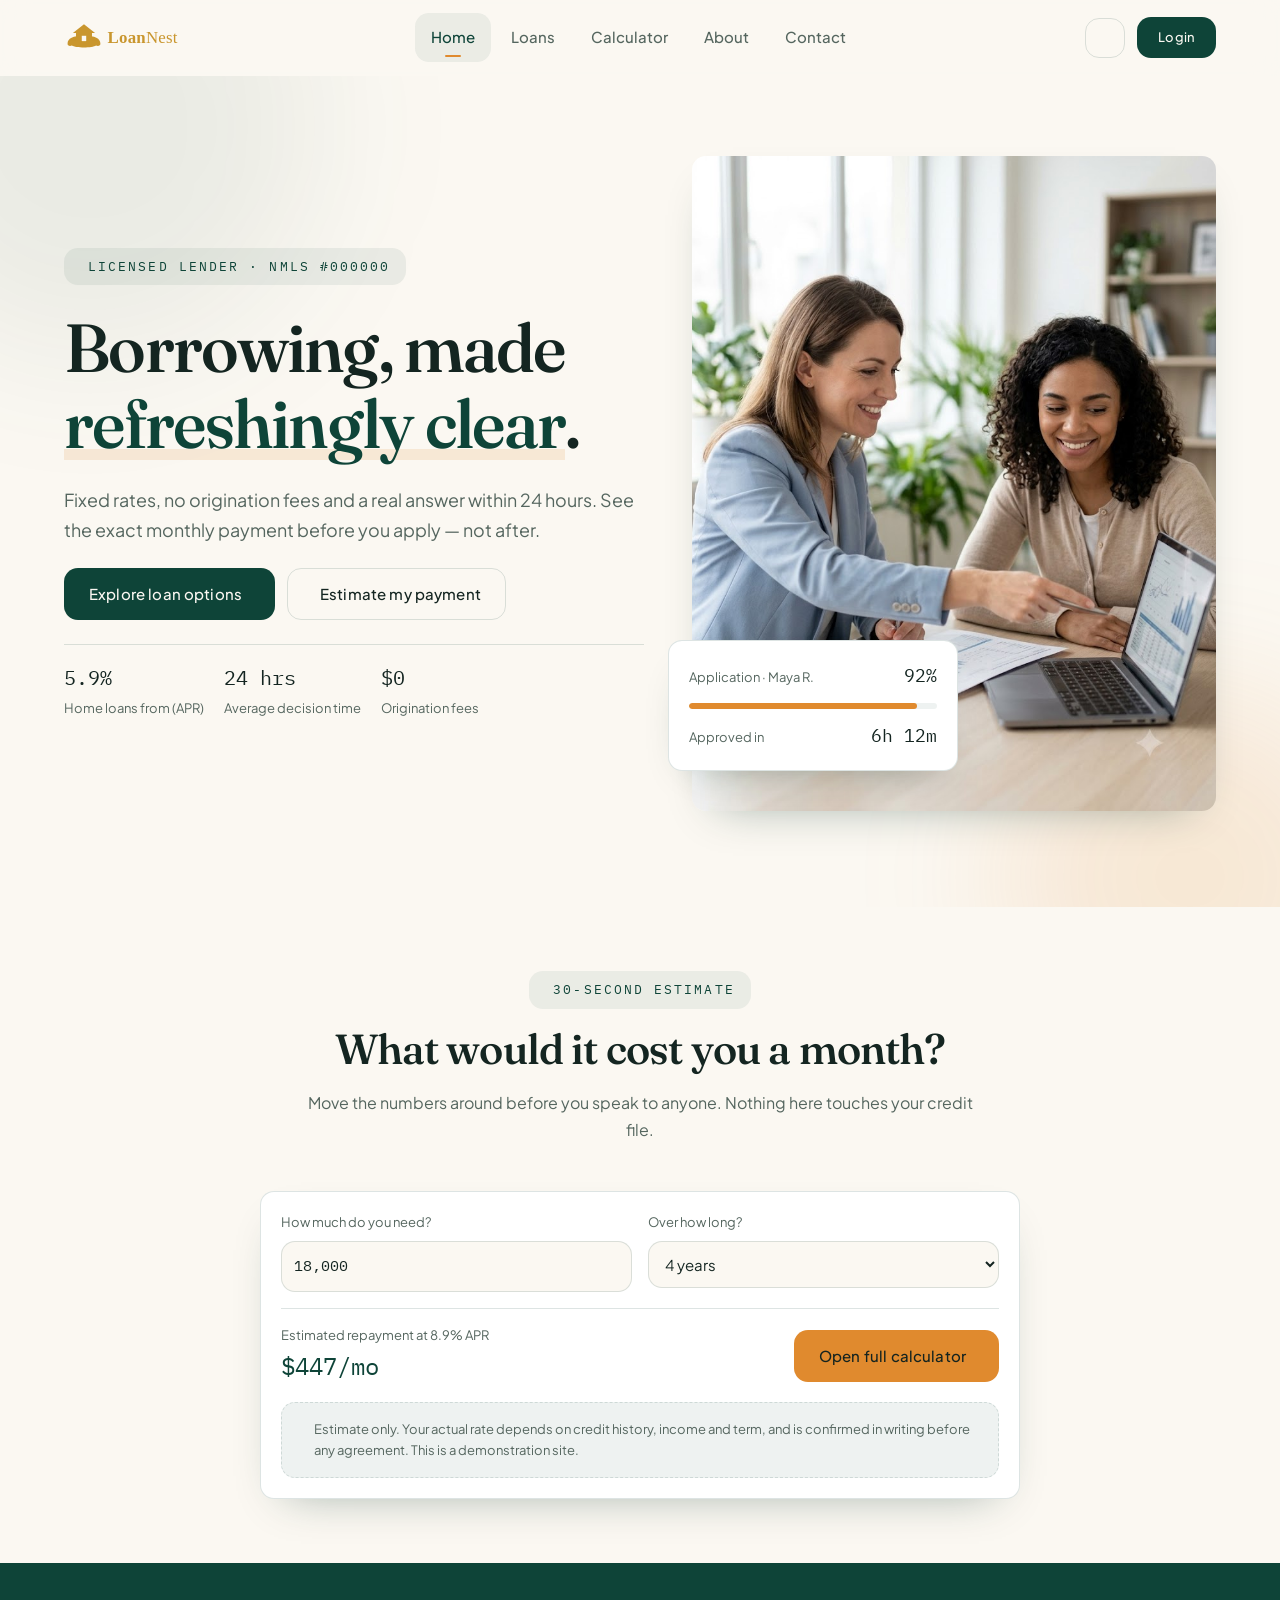
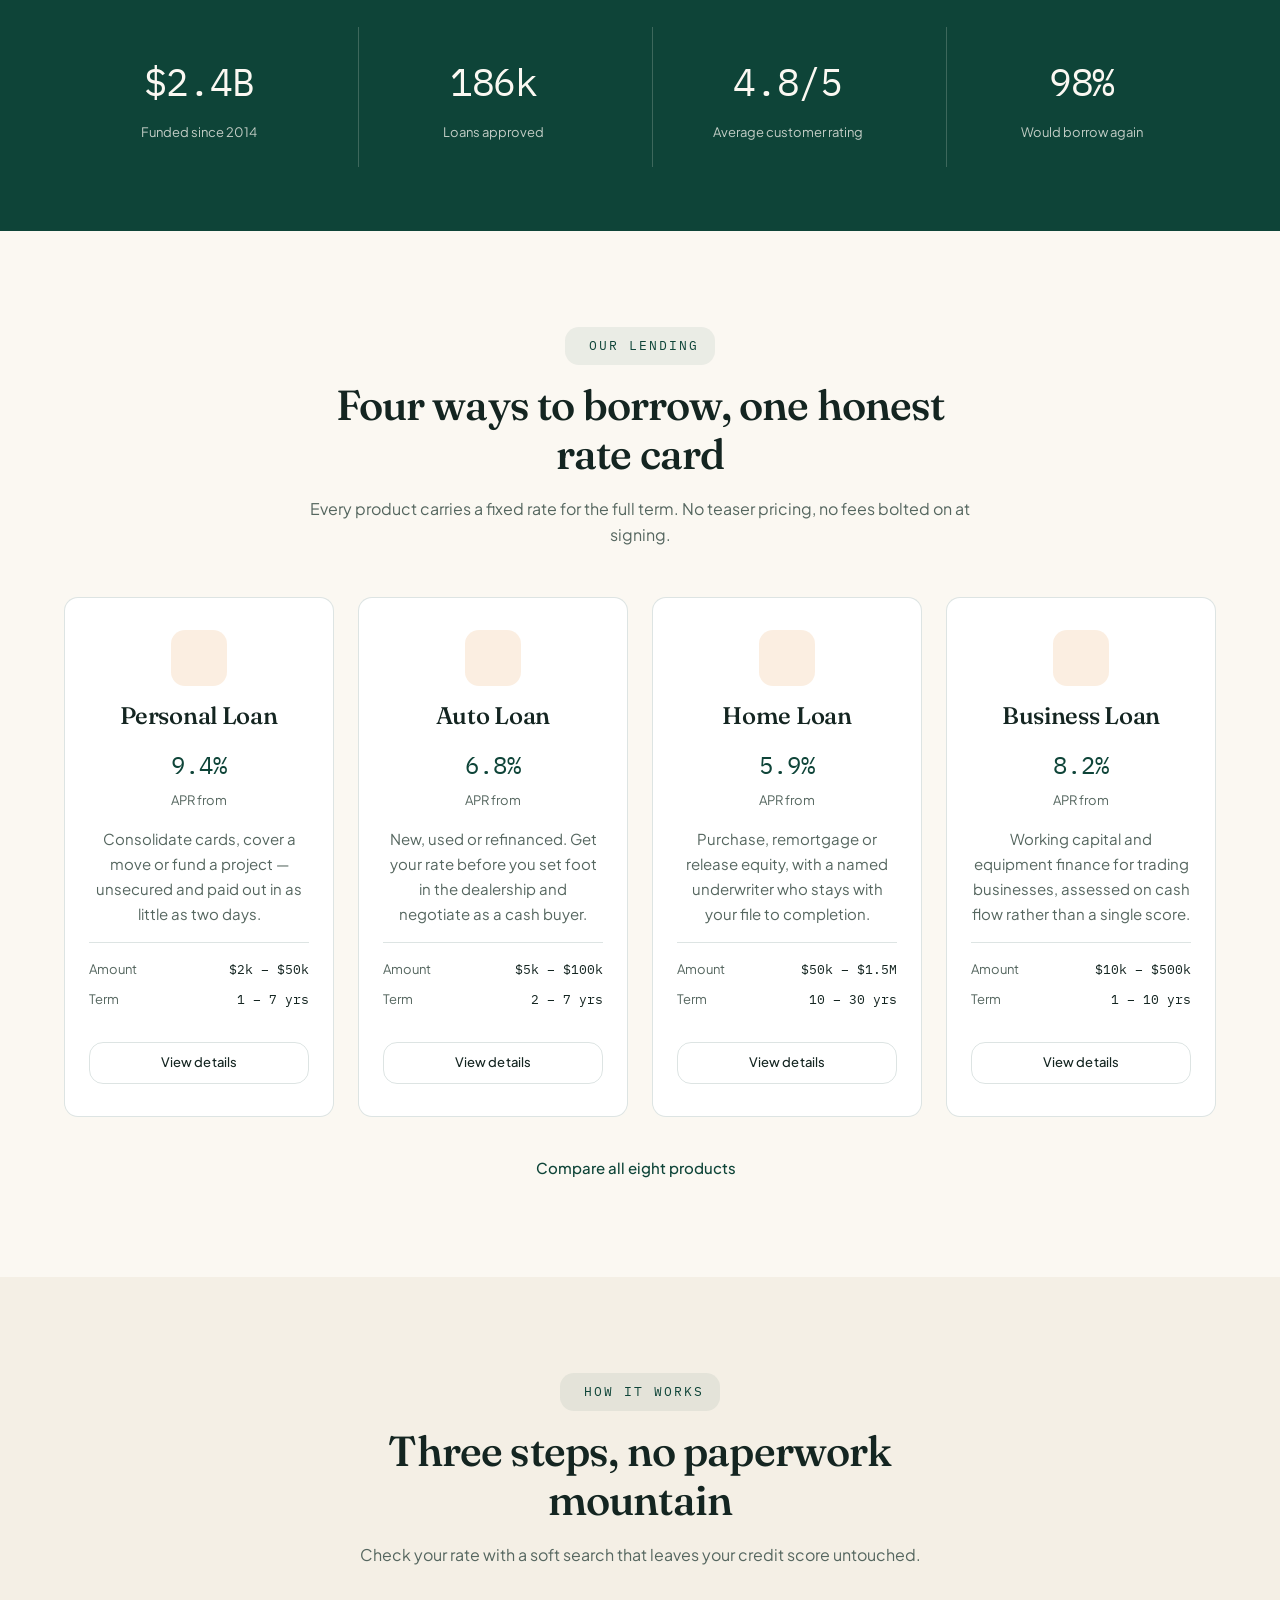
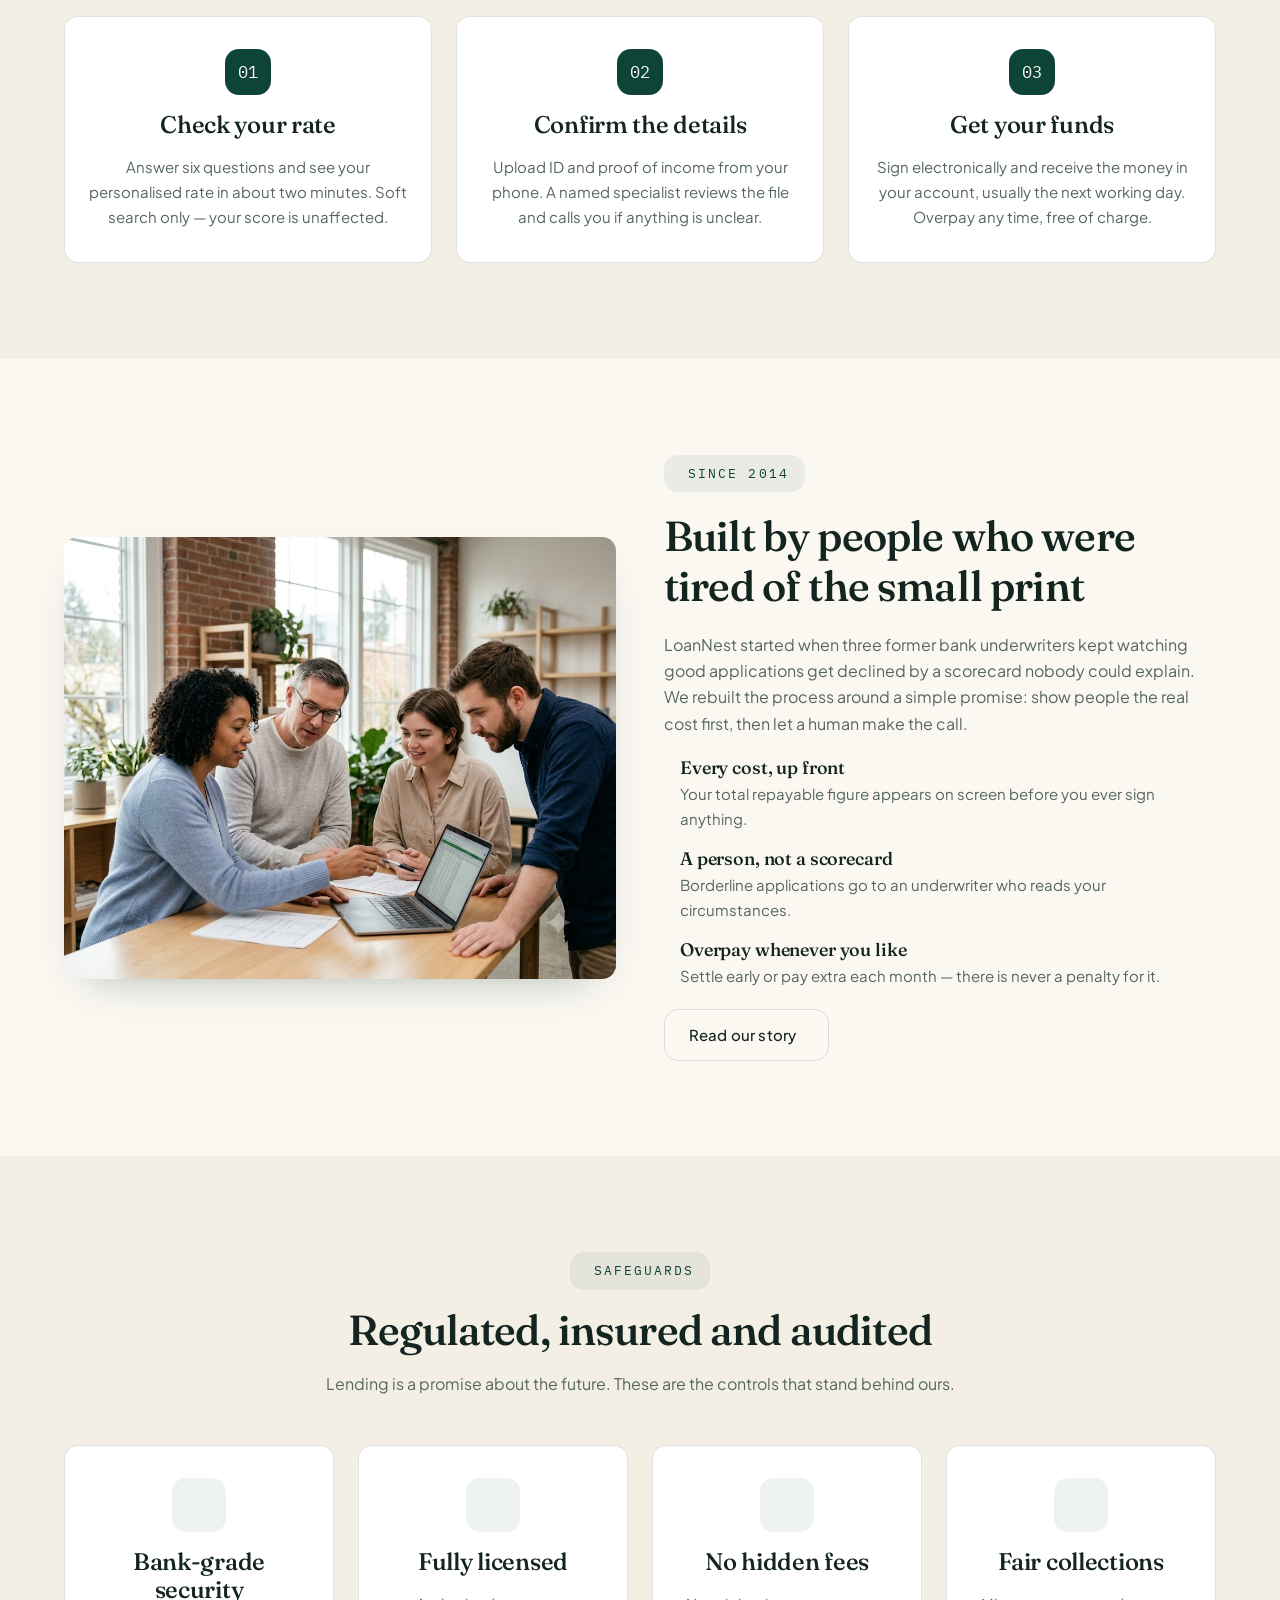
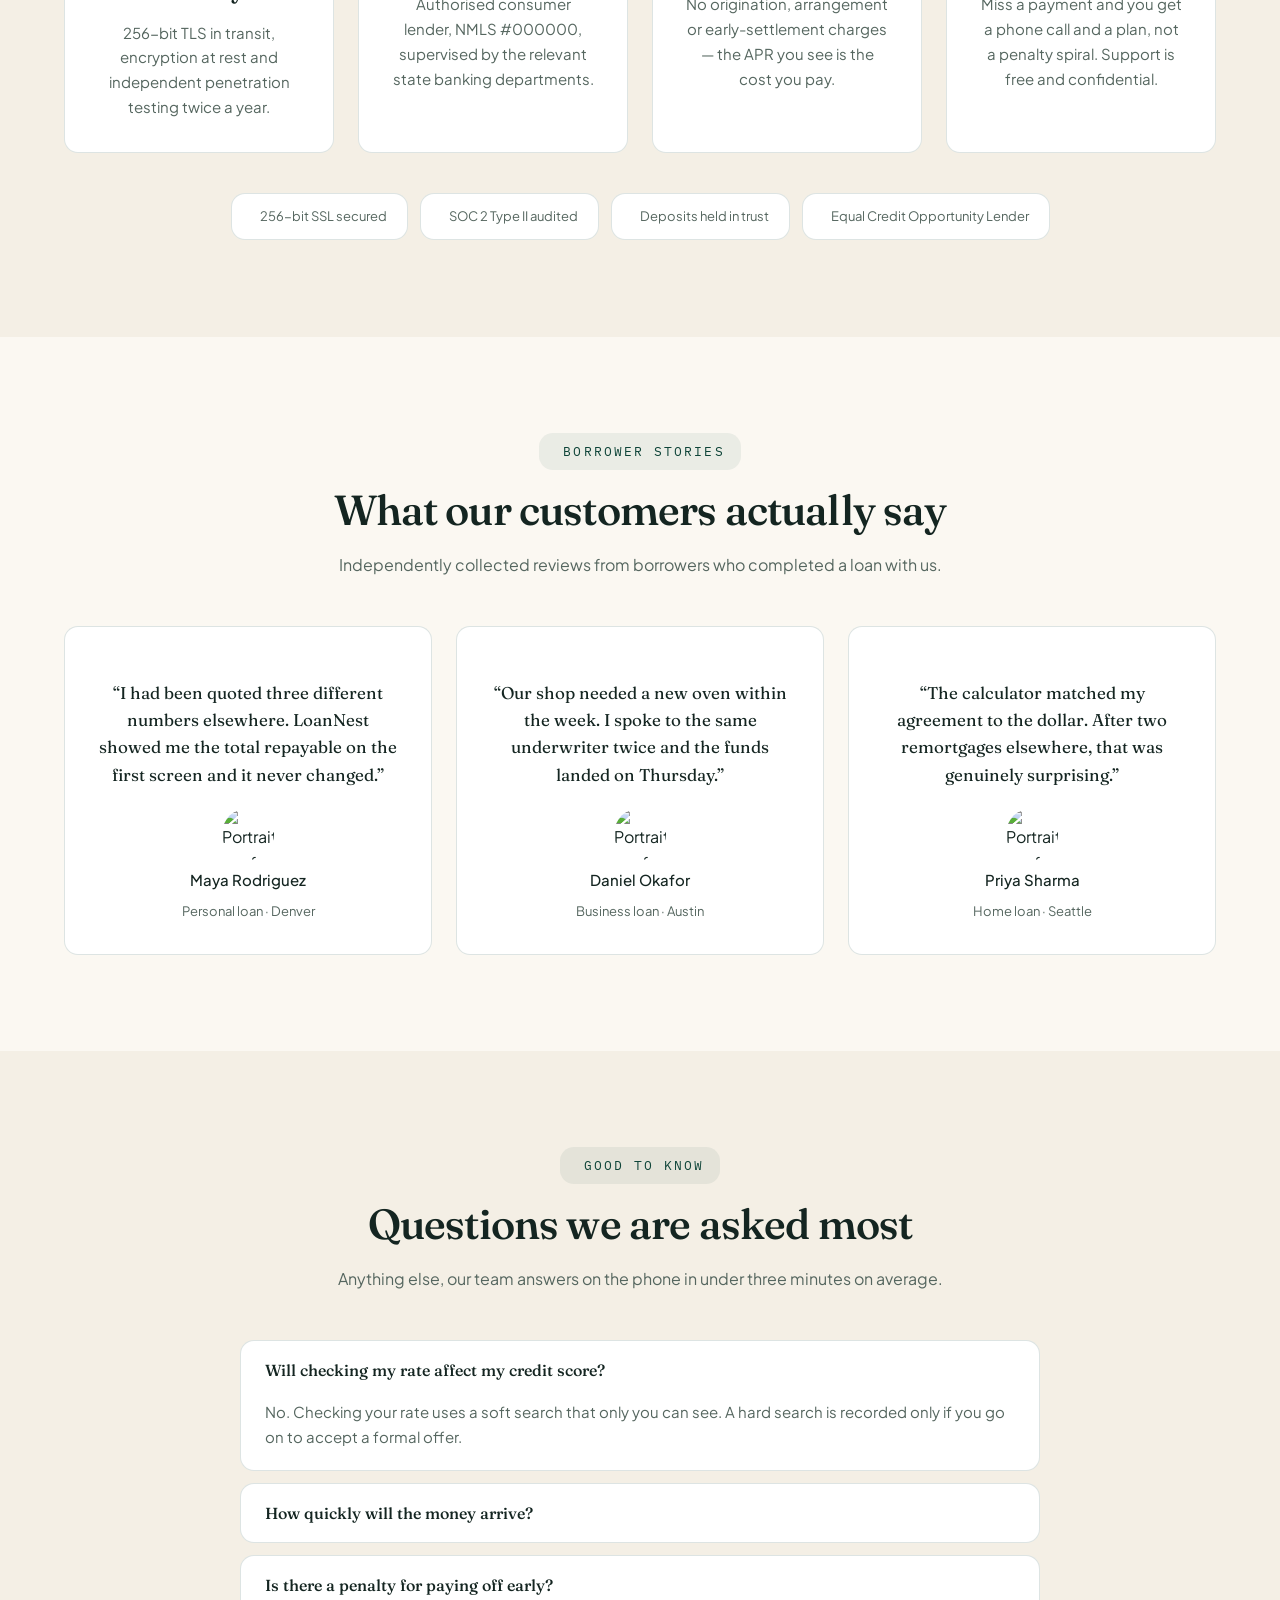
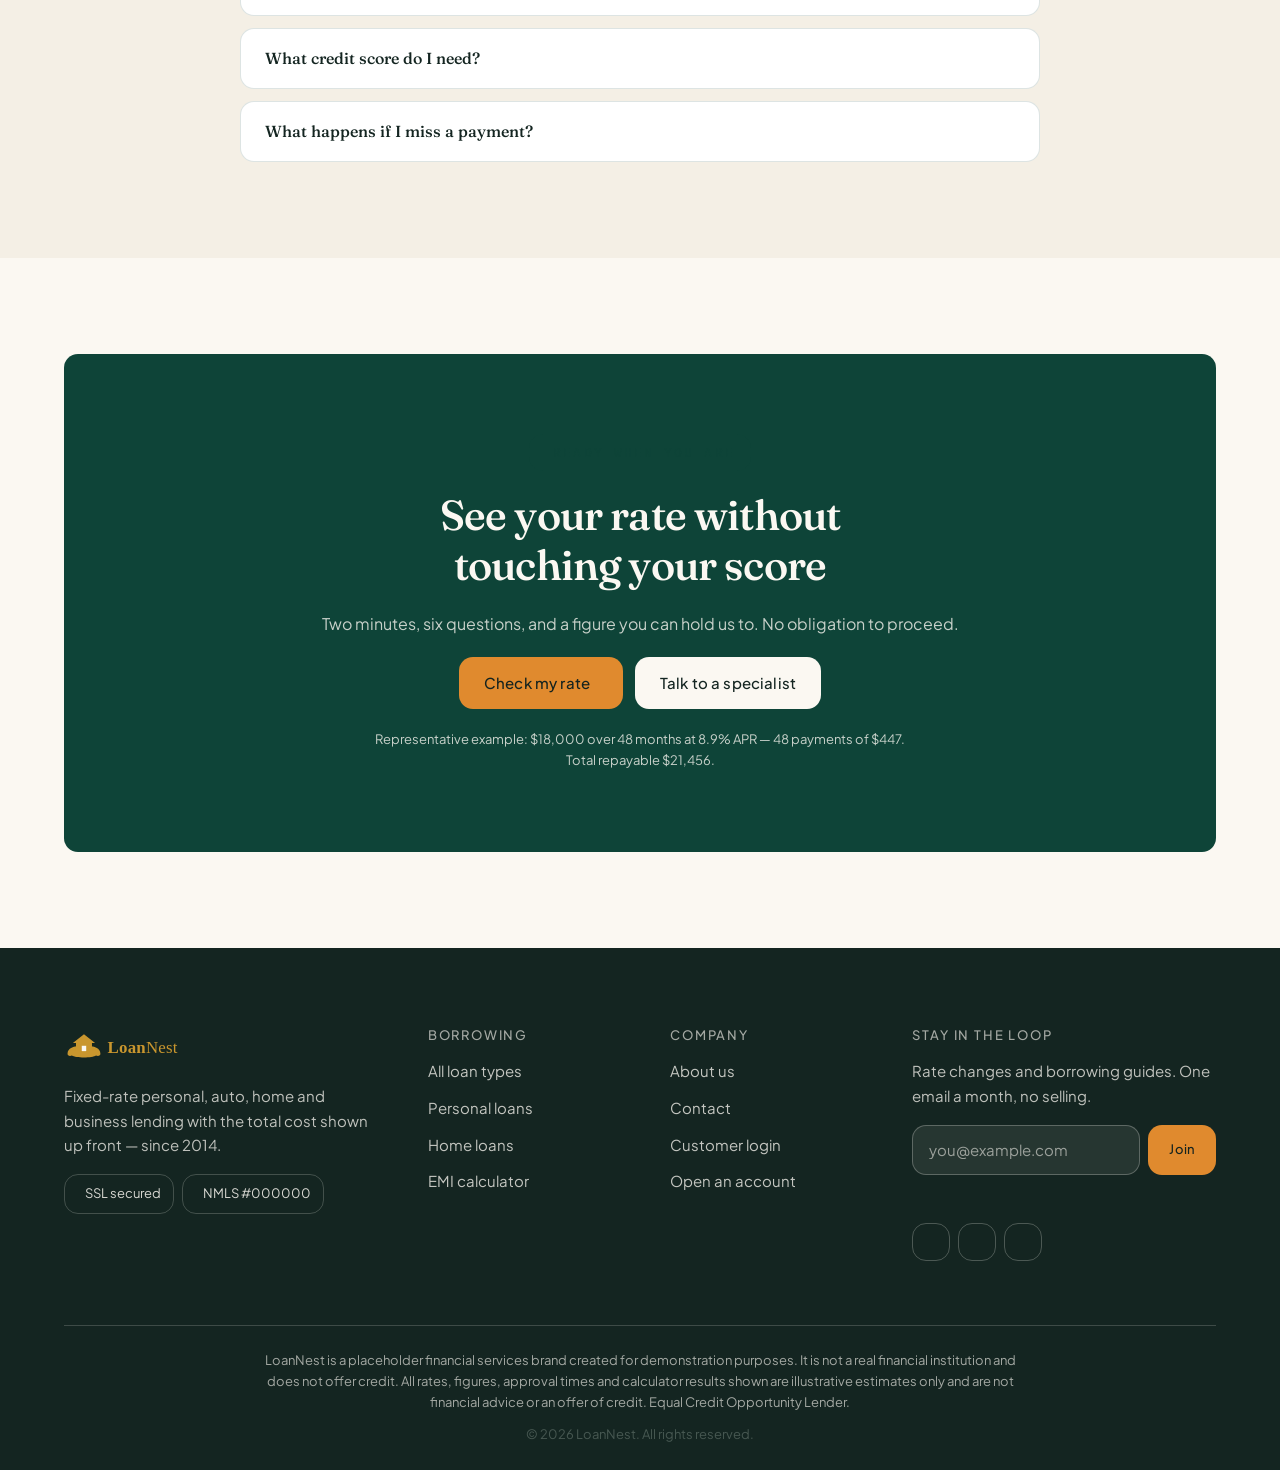
==== index.html @ de28a0d3 "first commit" ====
<!DOCTYPE html>
<html lang="en" data-theme="light">

<head>
  <meta charset="utf-8">
  <meta name="viewport" content="width=device-width, initial-scale=1">
  <title>LoanNest — Clear, Fair Personal &amp; Home Lending</title>
  <meta name="description"
    content="LoanNest offers personal, auto, home and business loans with fixed rates, no hidden fees and a decision in 24 hours. Estimate your monthly payment in seconds.">

  <link rel="preconnect" href="https://fonts.googleapis.com">
  <link rel="preconnect" href="https://fonts.gstatic.com" crossorigin>
  <link
    href="https://fonts.googleapis.com/css2?family=Fraunces:opsz,wght@9..144,400..580&family=IBM+Plex+Mono:wght@400;500&family=Plus+Jakarta+Sans:wght@400;500&display=swap"
    rel="stylesheet">
  <link rel="stylesheet" href="https://cdn.jsdelivr.net/npm/@phosphor-icons/web@2.1.1/src/regular/style.css">
  <link rel="stylesheet" href="https://cdn.jsdelivr.net/npm/@phosphor-icons/web@2.1.1/src/fill/style.css">
  <link rel="stylesheet" href="assets/css/style.css">

  <!-- GA_TAG — paste the Google Analytics snippet here -->

  <script>
    /* Apply the stored theme before first paint to avoid a flash of the wrong theme. */
    (function () {
      try {
        var stored = localStorage.getItem('loannest-theme');
        var dark = window.matchMedia('(prefers-color-scheme: dark)').matches;
        document.documentElement.setAttribute('data-theme', stored || (dark ? 'dark' : 'light'));
      } catch (e) { /* storage blocked — default theme stays applied */ }
    })();
  </script>

  <script type="application/ld+json">
  {
    "@context": "https://schema.org",
    "@type": "FinancialService",
    "name": "LoanNest",
    "description": "Personal, auto, home and business lending with fixed rates and transparent fees.",
    "url": "https://www.loannest.example/",
    "logo": "https://www.loannest.example/assets/img/logo.png",
    "telephone": "+1-800-555-0142",
    "priceRange": "$$",
    "address": {
      "@type": "PostalAddress",
      "streetAddress": "410 Cedar Row, Suite 900",
      "addressLocality": "Portland",
      "addressRegion": "OR",
      "postalCode": "97204",
      "addressCountry": "US"
    },
    "openingHours": "Mo-Fr 08:00-19:00",
    "areaServed": "US",
    "disambiguatingDescription": "Demonstration brand. Not a real financial institution."
  }
  </script>
</head>

<body>
  <a class="skip-link" href="#main">Skip to main content</a>

  <!-- ============================ HEADER ============================ -->
  <header class="site-header" id="siteHeader">
    <div class="container header-inner">
      <a class="brand" href="index.html" aria-label="LoanNest — home">
        <img class="brand__logo" src="assets/images/loannest-logo.svg" alt="LoanNest" width="140" height="44">
      </a>

      <nav class="nav" id="primaryNav" aria-label="Primary">
        <button class="nav__close" id="navClose" type="button" aria-label="Close menu">
          <i class="ph ph-x" aria-hidden="true"></i>
        </button>
        <ul class="nav__list">
          <li><a class="nav__link is-active" href="index.html" aria-current="page">Home</a></li>
          <li><a class="nav__link" href="loans.html">Loans</a></li>
          <li><a class="nav__link" href="calculator.html">Calculator</a></li>
          <li><a class="nav__link" href="about.html">About</a></li>
          <li><a class="nav__link" href="contact.html">Contact</a></li>
        </ul>
        <div class="nav__drawer-actions">
          <div class="nav__drawer-theme">
            <span>Appearance</span>
            <button class="theme-toggle" type="button" data-theme-toggle aria-label="Switch to dark mode">
              <i class="ph ph-sun" aria-hidden="true"></i>
              <i class="ph ph-moon" aria-hidden="true"></i>
            </button>
          </div>
          <a class="btn btn--primary btn--block" href="login.html">Login</a>
        </div>
      </nav>

      <div class="header-actions">
        <button class="theme-toggle" type="button" data-theme-toggle aria-label="Switch to dark mode">
          <i class="ph ph-sun" aria-hidden="true"></i>
          <i class="ph ph-moon" aria-hidden="true"></i>
        </button>
        <a class="btn btn--primary btn--sm" href="login.html">Login</a>
        <button class="hamburger" id="navToggle" type="button" aria-label="Open menu" aria-expanded="false"
          aria-controls="primaryNav">
          <span></span><span></span><span></span>
        </button>
      </div>
    </div>
  </header>
  <div class="nav-backdrop" id="navBackdrop" hidden></div>

  <main id="main">

    <!-- ============================ HERO ============================ -->
    <section class="hero">
      <div class="container hero__inner">
        <div class="hero__copy">
          <span class="eyebrow fade-up fade-up--1">
            <i class="ph ph-shield-check" aria-hidden="true"></i> Licensed lender · NMLS #000000
          </span>
          <h1 class="hero__title fade-up fade-up--2">
            Borrowing, made <em>refreshingly clear</em>.
          </h1>
          <p class="lead hero__text fade-up fade-up--3">
            Fixed rates, no origination fees and a real answer within 24 hours. See the exact
            monthly payment before you apply — not after.
          </p>
          <div class="hero__actions fade-up fade-up--4">
            <a class="btn btn--primary" href="loans.html">
              Explore loan options <i class="ph ph-arrow-right" aria-hidden="true"></i>
            </a>
            <a class="btn btn--ghost" href="calculator.html">
              <i class="ph ph-calculator" aria-hidden="true"></i> Estimate my payment
            </a>
          </div>
          <div class="hero__proof fade-up fade-up--5">
            <div class="hero__proof-item">
              <span class="hero__proof-value">5.9%</span>
              <span class="hero__proof-label">Home loans from (APR)</span>
            </div>
            <div class="hero__proof-item">
              <span class="hero__proof-value">24 hrs</span>
              <span class="hero__proof-label">Average decision time</span>
            </div>
            <div class="hero__proof-item">
              <span class="hero__proof-value">$0</span>
              <span class="hero__proof-label">Origination fees</span>
            </div>
          </div>
        </div>

        <div class="hero__media fade-up fade-up--3">
          <img class="hero__photo" src="assets/images/hero-photo.jpg"
            alt="A LoanNest lending specialist reviewing repayment options with a customer at a desk" width="900"
            height="1125" fetchpriority="high">
          <div class="hero__card">
            <div class="hero__card-row">
              <span class="hero__card-label">Application · Maya R.</span>
              <span class="hero__card-value">92%</span>
            </div>
            <div class="hero__card-bar"><span></span></div>
            <div class="hero__card-row">
              <span class="hero__card-label">Approved in</span>
              <span class="hero__card-value">6h 12m</span>
            </div>
          </div>
        </div>
      </div>
    </section>

    <!-- ==================== QUICK QUOTE WIDGET ==================== -->
    <section class="section section--tight" aria-labelledby="quote-title">
      <div class="container">
        <div class="section-head">
          <span class="eyebrow"><i class="ph ph-lightning" aria-hidden="true"></i> 30-second estimate</span>
          <h2 id="quote-title">What would it cost you a month?</h2>
          <p>Move the numbers around before you speak to anyone. Nothing here touches your credit file.</p>
        </div>

        <div class="quote-widget reveal" id="quickQuote" data-rate="8.9">
          <div class="quote-widget__grid">
            <div class="mini-quote__field">
              <label for="qqAmount">How much do you need?</label>
              <input type="text" id="qqAmount" inputmode="numeric" value="18,000" autocomplete="off"
                aria-describedby="qqNote">
            </div>
            <div class="mini-quote__field">
              <label for="qqTerm">Over how long?</label>
              <select id="qqTerm">
                <option value="24">2 years</option>
                <option value="36">3 years</option>
                <option value="48" selected>4 years</option>
                <option value="60">5 years</option>
                <option value="84">7 years</option>
              </select>
            </div>
          </div>
          <div class="quote-widget__out">
            <div>
              <p id="qqNote" class="hero__card-label">Estimated repayment at 8.9% APR</p>
              <span class="quote-widget__amount" id="qqEmi">—</span>
            </div>
            <a class="btn btn--accent" id="qqLink" href="calculator.html">
              Open full calculator <i class="ph ph-arrow-up-right" aria-hidden="true"></i>
            </a>
          </div>
          <p class="disclaimer">
            <i class="ph ph-info" aria-hidden="true"></i>
            <span>Estimate only. Your actual rate depends on credit history, income and term, and is
              confirmed in writing before any agreement. This is a demonstration site.</span>
          </p>
        </div>
      </div>
    </section>

    <!-- ============================ STATS ============================ -->
    <section class="section section--tight stat-band" aria-label="LoanNest by the numbers">
      <div class="container">
        <div class="grid grid--4">
          <div class="stat">
            <span class="stat__value">$2.4B</span>
            <span class="stat__label">Funded since 2014</span>
          </div>
          <div class="stat">
            <span class="stat__value">186k</span>
            <span class="stat__label">Loans approved</span>
          </div>
          <div class="stat">
            <span class="stat__value">4.8/5</span>
            <span class="stat__label">Average customer rating</span>
          </div>
          <div class="stat">
            <span class="stat__value">98%</span>
            <span class="stat__label">Would borrow again</span>
          </div>
        </div>
      </div>
    </section>

    <!-- ========================= LOAN PRODUCTS ========================= -->
    <section class="section" aria-labelledby="products-title">
      <div class="container">
        <div class="section-head">
          <span class="eyebrow"><i class="ph ph-squares-four" aria-hidden="true"></i> Our lending</span>
          <h2 id="products-title">Four ways to borrow, one honest rate card</h2>
          <p>Every product carries a fixed rate for the full term. No teaser pricing, no fees bolted
            on at signing.</p>
        </div>

        <div class="grid grid--4">
          <article class="loan-card reveal">
            <span class="loan-card__icon" aria-hidden="true"><i class="ph ph-wallet"></i></span>
            <h3>Personal Loan</h3>
            <div class="loan-card__rate">
              <span class="loan-card__rate-value">9.4%</span>
              <span class="loan-card__rate-label">APR from</span>
            </div>
            <p class="loan-card__text">Consolidate cards, cover a move or fund a project — unsecured
              and paid out in as little as two days.</p>
            <div class="loan-card__meta">
              <div>Amount <span>$2k – $50k</span></div>
              <div>Term <span>1 – 7 yrs</span></div>
            </div>
            <div class="loan-card__actions">
              <a class="btn btn--ghost btn--block btn--sm" href="loan-detail.html">View details</a>
            </div>
          </article>

          <article class="loan-card reveal" data-reveal-delay="80">
            <span class="loan-card__icon" aria-hidden="true"><i class="ph ph-car"></i></span>
            <h3>Auto Loan</h3>
            <div class="loan-card__rate">
              <span class="loan-card__rate-value">6.8%</span>
              <span class="loan-card__rate-label">APR from</span>
            </div>
            <p class="loan-card__text">New, used or refinanced. Get your rate before you set foot in
              the dealership and negotiate as a cash buyer.</p>
            <div class="loan-card__meta">
              <div>Amount <span>$5k – $100k</span></div>
              <div>Term <span>2 – 7 yrs</span></div>
            </div>
            <div class="loan-card__actions">
              <a class="btn btn--ghost btn--block btn--sm" href="loans.html?type=auto">View details</a>
            </div>
          </article>

          <article class="loan-card reveal" data-reveal-delay="160">
            <span class="loan-card__icon" aria-hidden="true"><i class="ph ph-house-line"></i></span>
            <h3>Home Loan</h3>
            <div class="loan-card__rate">
              <span class="loan-card__rate-value">5.9%</span>
              <span class="loan-card__rate-label">APR from</span>
            </div>
            <p class="loan-card__text">Purchase, remortgage or release equity, with a named
              underwriter who stays with your file to completion.</p>
            <div class="loan-card__meta">
              <div>Amount <span>$50k – $1.5M</span></div>
              <div>Term <span>10 – 30 yrs</span></div>
            </div>
            <div class="loan-card__actions">
              <a class="btn btn--ghost btn--block btn--sm" href="loans.html?type=home">View details</a>
            </div>
          </article>

          <article class="loan-card reveal" data-reveal-delay="240">
            <span class="loan-card__icon" aria-hidden="true"><i class="ph ph-storefront"></i></span>
            <h3>Business Loan</h3>
            <div class="loan-card__rate">
              <span class="loan-card__rate-value">8.2%</span>
              <span class="loan-card__rate-label">APR from</span>
            </div>
            <p class="loan-card__text">Working capital and equipment finance for trading businesses,
              assessed on cash flow rather than a single score.</p>
            <div class="loan-card__meta">
              <div>Amount <span>$10k – $500k</span></div>
              <div>Term <span>1 – 10 yrs</span></div>
            </div>
            <div class="loan-card__actions">
              <a class="btn btn--ghost btn--block btn--sm" href="loans.html?type=business">View details</a>
            </div>
          </article>
        </div>

        <div class="section-foot">
          <a class="link-arrow" href="loans.html">
            Compare all eight products <i class="ph ph-arrow-right" aria-hidden="true"></i>
          </a>
        </div>
      </div>
    </section>

    <!-- ========================= HOW IT WORKS ========================= -->
    <section class="section section--alt" aria-labelledby="steps-title">
      <div class="container">
        <div class="section-head">
          <span class="eyebrow"><i class="ph ph-path" aria-hidden="true"></i> How it works</span>
          <h2 id="steps-title">Three steps, no paperwork mountain</h2>
          <p>Check your rate with a soft search that leaves your credit score untouched.</p>
        </div>

        <div class="grid grid--3 three-card-grid">
          <article class="step reveal">
            <span class="step__num" aria-hidden="true">01</span>
            <h3>Check your rate</h3>
            <p class="step__text">Answer six questions and see your personalised rate in about two
              minutes. Soft search only — your score is unaffected.</p>
          </article>
          <article class="step reveal" data-reveal-delay="100">
            <span class="step__num" aria-hidden="true">02</span>
            <h3>Confirm the details</h3>
            <p class="step__text">Upload ID and proof of income from your phone. A named specialist
              reviews the file and calls you if anything is unclear.</p>
          </article>
          <article class="step reveal" data-reveal-delay="200">
            <span class="step__num" aria-hidden="true">03</span>
            <h3>Get your funds</h3>
            <p class="step__text">Sign electronically and receive the money in your account, usually
              the next working day. Overpay any time, free of charge.</p>
          </article>
        </div>
      </div>
    </section>

    <!-- ========================= STORY / ABOUT ========================= -->
    <section class="section" aria-labelledby="story-title">
      <div class="container split">
        <div class="split__media reveal">
          <img src="assets/images/story-team.jpg"
            alt="The LoanNest underwriting team reviewing applications together in their Portland office" width="900"
            height="720" loading="lazy">
        </div>
        <div class="split__copy reveal" data-reveal-delay="120">
          <span class="eyebrow"><i class="ph ph-seal-check" aria-hidden="true"></i> Since 2014</span>
          <h2 id="story-title">Built by people who were tired of the small print</h2>
          <p>LoanNest started when three former bank underwriters kept watching good applications get
            declined by a scorecard nobody could explain. We rebuilt the process around a simple
            promise: show people the real cost first, then let a human make the call.</p>
          <div class="split__list">
            <div class="split__item">
              <i class="ph ph-eye" aria-hidden="true"></i>
              <div>
                <h4>Every cost, up front</h4>
                <p>Your total repayable figure appears on screen before you ever sign anything.</p>
              </div>
            </div>
            <div class="split__item">
              <i class="ph ph-user-focus" aria-hidden="true"></i>
              <div>
                <h4>A person, not a scorecard</h4>
                <p>Borderline applications go to an underwriter who reads your circumstances.</p>
              </div>
            </div>
            <div class="split__item">
              <i class="ph ph-arrows-counter-clockwise" aria-hidden="true"></i>
              <div>
                <h4>Overpay whenever you like</h4>
                <p>Settle early or pay extra each month — there is never a penalty for it.</p>
              </div>
            </div>
          </div>
          <a class="btn btn--ghost" href="about.html">
            Read our story <i class="ph ph-arrow-right" aria-hidden="true"></i>
          </a>
        </div>
      </div>
    </section>

    <!-- ===================== TRUST / COMPLIANCE ===================== -->
    <section class="section section--alt" aria-labelledby="trust-title">
      <div class="container">
        <div class="section-head">
          <span class="eyebrow"><i class="ph ph-lock-key" aria-hidden="true"></i> Safeguards</span>
          <h2 id="trust-title">Regulated, insured and audited</h2>
          <p>Lending is a promise about the future. These are the controls that stand behind ours.</p>
        </div>

        <div class="grid grid--4">
          <article class="card reveal">
            <span class="card__icon" aria-hidden="true"><i class="ph ph-shield-check"></i></span>
            <h3>Bank-grade security</h3>
            <p class="card__text">256-bit TLS in transit, encryption at rest and independent
              penetration testing twice a year.</p>
          </article>
          <article class="card reveal" data-reveal-delay="80">
            <span class="card__icon" aria-hidden="true"><i class="ph ph-scales"></i></span>
            <h3>Fully licensed</h3>
            <p class="card__text">Authorised consumer lender, NMLS #000000, supervised by the
              relevant state banking departments.</p>
          </article>
          <article class="card reveal" data-reveal-delay="160">
            <span class="card__icon" aria-hidden="true"><i class="ph ph-receipt-x"></i></span>
            <h3>No hidden fees</h3>
            <p class="card__text">No origination, arrangement or early-settlement charges — the APR
              you see is the cost you pay.</p>
          </article>
          <article class="card reveal" data-reveal-delay="240">
            <span class="card__icon" aria-hidden="true"><i class="ph ph-handshake"></i></span>
            <h3>Fair collections</h3>
            <p class="card__text">Miss a payment and you get a phone call and a plan, not a penalty
              spiral. Support is free and confidential.</p>
          </article>
        </div>

        <div class="trust-strip reveal">
          <span class="trust-badge"><i class="ph ph-lock-simple" aria-hidden="true"></i> 256-bit SSL secured</span>
          <span class="trust-badge"><i class="ph ph-certificate" aria-hidden="true"></i> SOC 2 Type II audited</span>
          <span class="trust-badge"><i class="ph ph-bank" aria-hidden="true"></i> Deposits held in trust</span>
          <span class="trust-badge"><i class="ph ph-file-text" aria-hidden="true"></i> Equal Credit Opportunity
            Lender</span>
        </div>
      </div>
    </section>

    <!-- ========================= TESTIMONIALS ========================= -->
    <section class="section" aria-labelledby="reviews-title">
      <div class="container">
        <div class="section-head">
          <span class="eyebrow"><i class="ph ph-chat-circle-text" aria-hidden="true"></i> Borrower stories</span>
          <h2 id="reviews-title">What our customers actually say</h2>
          <p>Independently collected reviews from borrowers who completed a loan with us.</p>
        </div>

        <div class="grid grid--3 three-card-grid">
          <article class="quote-card reveal">
            <div class="quote-card__stars" aria-label="Rated 5 out of 5">
              <i class="ph-fill ph-star" aria-hidden="true"></i><i class="ph-fill ph-star" aria-hidden="true"></i>
              <i class="ph-fill ph-star" aria-hidden="true"></i><i class="ph-fill ph-star" aria-hidden="true"></i>
              <i class="ph-fill ph-star" aria-hidden="true"></i>
            </div>
            <p class="quote-card__text">“I had been quoted three different numbers elsewhere. LoanNest
              showed me the total repayable on the first screen and it never changed.”</p>
            <div class="quote-card__person">
              <img src="https://images.unsplash.com/photo-1580489944761-15a19d654956?auto=format&fit=crop&w=200&q=80"
                alt="Portrait of Maya Rodriguez" width="104" height="104" loading="lazy">
              <span class="quote-card__name">Maya Rodriguez</span>
              <span class="quote-card__role">Personal loan · Denver</span>
            </div>
          </article>

          <article class="quote-card reveal" data-reveal-delay="100">
            <div class="quote-card__stars" aria-label="Rated 5 out of 5">
              <i class="ph-fill ph-star" aria-hidden="true"></i><i class="ph-fill ph-star" aria-hidden="true"></i>
              <i class="ph-fill ph-star" aria-hidden="true"></i><i class="ph-fill ph-star" aria-hidden="true"></i>
              <i class="ph-fill ph-star" aria-hidden="true"></i>
            </div>
            <p class="quote-card__text">“Our shop needed a new oven within the week. I spoke to the same
              underwriter twice and the funds landed on Thursday.”</p>
            <div class="quote-card__person">
              <img src="https://images.unsplash.com/photo-1519085360753-af0119f7cbe7?auto=format&fit=crop&w=200&q=80"
                alt="Portrait of Daniel Okafor" width="104" height="104" loading="lazy">
              <span class="quote-card__name">Daniel Okafor</span>
              <span class="quote-card__role">Business loan · Austin</span>
            </div>
          </article>

          <article class="quote-card reveal" data-reveal-delay="200">
            <div class="quote-card__stars" aria-label="Rated 4 out of 5">
              <i class="ph-fill ph-star" aria-hidden="true"></i><i class="ph-fill ph-star" aria-hidden="true"></i>
              <i class="ph-fill ph-star" aria-hidden="true"></i><i class="ph-fill ph-star" aria-hidden="true"></i>
              <i class="ph ph-star" aria-hidden="true"></i>
            </div>
            <p class="quote-card__text">“The calculator matched my agreement to the dollar. After two
              remortgages elsewhere, that was genuinely surprising.”</p>
            <div class="quote-card__person">
              <img src="https://images.unsplash.com/photo-1494790108377-be9c29b29330?auto=format&fit=crop&w=200&q=80"
                alt="Portrait of Priya Sharma" width="104" height="104" loading="lazy">
              <span class="quote-card__name">Priya Sharma</span>
              <span class="quote-card__role">Home loan · Seattle</span>
            </div>
          </article>
        </div>
      </div>
    </section>

    <!-- ============================= FAQ ============================= -->
    <section class="section section--alt" aria-labelledby="faq-title">
      <div class="container">
        <div class="section-head">
          <span class="eyebrow"><i class="ph ph-question" aria-hidden="true"></i> Good to know</span>
          <h2 id="faq-title">Questions we are asked most</h2>
          <p>Anything else, our team answers on the phone in under three minutes on average.</p>
        </div>

        <div class="accordion">
          <div class="accordion__item is-open">
            <h3>
              <button class="accordion__trigger" type="button" aria-expanded="true" aria-controls="faq-1">
                Will checking my rate affect my credit score?
                <i class="ph ph-plus" aria-hidden="true"></i>
              </button>
            </h3>
            <div class="accordion__panel" id="faq-1">
              <div>
                <p>No. Checking your rate uses a soft search that only you can see. A hard search is
                  recorded only if you go on to accept a formal offer.</p>
              </div>
            </div>
          </div>

          <div class="accordion__item">
            <h3>
              <button class="accordion__trigger" type="button" aria-expanded="false" aria-controls="faq-2">
                How quickly will the money arrive?
                <i class="ph ph-plus" aria-hidden="true"></i>
              </button>
            </h3>
            <div class="accordion__panel" id="faq-2">
              <div>
                <p>Most personal and auto loans are funded the next working day after signing.
                  Secured lending against property takes longer because of valuation and legal work —
                  typically three to five weeks.</p>
              </div>
            </div>
          </div>

          <div class="accordion__item">
            <h3>
              <button class="accordion__trigger" type="button" aria-expanded="false" aria-controls="faq-3">
                Is there a penalty for paying off early?
                <i class="ph ph-plus" aria-hidden="true"></i>
              </button>
            </h3>
            <div class="accordion__panel" id="faq-3">
              <div>
                <p>Never. You can overpay any month or settle the balance in full at no cost, and
                  you only pay interest for the days you actually held the money.</p>
              </div>
            </div>
          </div>

          <div class="accordion__item">
            <h3>
              <button class="accordion__trigger" type="button" aria-expanded="false" aria-controls="faq-4">
                What credit score do I need?
                <i class="ph ph-plus" aria-hidden="true"></i>
              </button>
            </h3>
            <div class="accordion__panel" id="faq-4">
              <div>
                <p>There is no single cut-off. We look at affordability, employment history and how
                  you have managed credit recently. Borderline files are reviewed by a person, not
                  declined automatically.</p>
              </div>
            </div>
          </div>

          <div class="accordion__item">
            <h3>
              <button class="accordion__trigger" type="button" aria-expanded="false" aria-controls="faq-5">
                What happens if I miss a payment?
                <i class="ph ph-plus" aria-hidden="true"></i>
              </button>
            </h3>
            <div class="accordion__panel" id="faq-5">
              <div>
                <p>Call us before the due date wherever possible. We can arrange a payment holiday
                  or a revised schedule. Support is free, confidential and does not affect the rate on
                  your existing agreement.</p>
              </div>
            </div>
          </div>
        </div>
      </div>
    </section>

    <!-- ============================= CTA ============================= -->
    <section class="section" aria-labelledby="cta-title">
      <div class="container">
        <div class="cta-band reveal">
          <span class="eyebrow"><i class="ph ph-sparkle" aria-hidden="true"></i> Ready when you are</span>
          <h2 id="cta-title">See your rate without touching your score</h2>
          <p>Two minutes, six questions, and a figure you can hold us to. No obligation to proceed.</p>
          <div class="cta-band__actions">
            <a class="btn btn--accent" href="calculator.html">
              Check my rate <i class="ph ph-arrow-right" aria-hidden="true"></i>
            </a>
            <a class="btn btn--light" href="contact.html">Talk to a specialist</a>
          </div>
          <p class="cta-band__note">Representative example: $18,000 over 48 months at 8.9% APR —
            48 payments of $447. Total repayable $21,456.</p>
        </div>
      </div>
    </section>

  </main>

  <!-- ============================ FOOTER ============================ -->
  <footer class="site-footer">
    <div class="container">
      <div class="footer-grid">
        <div class="footer-col">
          <a class="brand" href="index.html" aria-label="LoanNest — home">
            <img class="brand__logo" src="assets/images/loannest-logo.svg" alt="LoanNest" width="140" height="44">
          </a>
          <p class="footer-about">Fixed-rate personal, auto, home and business lending with the total
            cost shown up front — since 2014.</p>
          <div class="footer-badges">
            <span class="trust-chip"><i class="ph ph-lock-simple" aria-hidden="true"></i> SSL secured</span>
            <span class="trust-chip"><i class="ph ph-certificate" aria-hidden="true"></i> NMLS #000000</span>
          </div>
        </div>

        <div class="footer-col">
          <h4>Borrowing</h4>
          <nav class="footer-links" aria-label="Borrowing">
            <a href="loans.html">All loan types</a>
            <a href="loan-detail.html">Personal loans</a>
            <a href="loans.html?type=home">Home loans</a>
            <a href="calculator.html">EMI calculator</a>
          </nav>
        </div>

        <div class="footer-col">
          <h4>Company</h4>
          <nav class="footer-links" aria-label="Company">
            <a href="about.html">About us</a>
            <a href="contact.html">Contact</a>
            <a href="login.html">Customer login</a>
            <a href="register.html">Open an account</a>
          </nav>
        </div>

        <div class="footer-col">
          <h4>Stay in the loop</h4>
          <p class="footer-about">Rate changes and borrowing guides. One email a month, no selling.</p>
          <!-- Mailchimp embed: replace this form action with your list's post URL -->
          <form class="newsletter" novalidate>
            <label class="visually-hidden" for="newsletterEmail">Email address</label>
            <input type="email" id="newsletterEmail" name="EMAIL" placeholder="you@example.com" required>
            <button class="btn btn--accent btn--sm" type="submit">Join</button>
          </form>
          <p class="newsletter-note" role="status"></p>
          <div class="footer-social">
            <a href="#" aria-label="LoanNest on X"><i class="ph ph-x-logo" aria-hidden="true"></i></a>
            <a href="#" aria-label="LoanNest on LinkedIn"><i class="ph ph-linkedin-logo" aria-hidden="true"></i></a>
            <a href="#" aria-label="LoanNest on Instagram"><i class="ph ph-instagram-logo" aria-hidden="true"></i></a>
          </div>
        </div>
      </div>

      <div class="footer-bottom">
        <p class="footer-disclosure">
          LoanNest is a placeholder financial services brand created for demonstration purposes. It is
          not a real financial institution and does not offer credit. All rates, figures, approval
          times and calculator results shown are illustrative estimates only and are not financial
          advice or an offer of credit. Equal Credit Opportunity Lender.
        </p>
        <p class="footer-copy">© <span data-year>2026</span> LoanNest. All rights reserved.</p>
      </div>
    </div>
  </footer>

  <script src="assets/js/main.js"></script>
  <script src="assets/js/calculator.js"></script>
</body>

</html>
---- assets/css/style.css ----
/* ==========================================================================
   LoanNest — Global Stylesheet
   Sub-category : Loan & Lending   |   Direction: clean-minimal / approachable
   Contents     : 1.Tokens  2.Reset  3.Typography  4.Layout  5.Buttons
                  6.Header/Nav  7.Footer  8.Hero  9.Sections  10.Forms
                  11.Page blocks  12.Motion  13.Responsive
   ========================================================================== */

/* ==========================================================================
   1. DESIGN TOKENS
   ========================================================================== */
:root {
  /* --- Colour system: exactly three brand colours --- */
  --c-primary: #0E4438;              /* Deep pine  — trust, stability     */
  --c-secondary: #E4D7C1;            /* Warm sand  — approachable surface */
  --c-accent: #E08A2E;               /* Amber      — action, optimism     */

  /* --- Neutrals derived from the brand colours --- */
  --bg: #FBF8F2;
  --surface: #FFFFFF;
  --surface-alt: #F4EFE5;
  --text: #142521;
  --muted: #55665F;
  --line: rgba(14, 68, 56, 0.14);
  --primary-soft: rgba(14, 68, 56, 0.07);
  --accent-soft: rgba(224, 138, 46, 0.14);
  --on-primary: #FBF8F2;
  --on-accent: #14231F;

  /* Fixed brand-mark colours — intentionally NOT redefined under
     [data-theme="dark"], so the logo square stays the exact same pine
     green in every theme and in every place it appears (header, footer). */
  --brand-mark-bg: #0E4438;
  --brand-mark-fg: #FBF8F2;

  /* --- Spacing scale: 4px base unit --- */
  --s-1: 4px;   --s-2: 8px;   --s-3: 12px;  --s-4: 16px;
  --s-5: 20px;  --s-6: 24px;  --s-8: 32px;  --s-10: 40px;
  --s-12: 48px; --s-16: 64px; --s-20: 80px; --s-24: 96px;

  /* --- Typography families --- */
  --font-display: "Fraunces", "Iowan Old Style", Georgia, serif;
  --font-body: "Plus Jakarta Sans", "Segoe UI", sans-serif;
  --font-mono: "IBM Plex Mono", ui-monospace, monospace;

  /* --- Type scale --- */
  --fs-display: clamp(2.75rem, 6.2vw, 4.25rem);
  --fs-h1: clamp(2.25rem, 4.8vw, 3.375rem);
  --fs-h2: clamp(1.875rem, 3.4vw, 2.625rem);
  --fs-h3: clamp(1.25rem, 1.9vw, 1.5rem);
  --fs-h4: 1.125rem;
  --fs-lead: clamp(1.0625rem, 1.4vw, 1.1875rem);
  --fs-body: 1rem;
  --fs-sm: 0.9375rem;
  --fs-xs: 0.8125rem;

  /* --- Weights: headings never reach 600 --- */
  --fw-h1: 560;
  --fw-h2: 540;
  --fw-h3: 520;
  --fw-ui: 500;
  --fw-body: 400;

  /* --- Line heights --- */
  --lh-tight: 1.12;
  --lh-heading: 1.18;
  --lh-body: 1.65;

  /* --- One radius, one shadow, one easing curve --- */
  --radius: 14px;
  --shadow: 0 18px 44px -26px rgba(11, 54, 45, 0.42);
  --ease: cubic-bezier(0.22, 0.68, 0.32, 1);
  --speed: 0.32s;

  --container: 1200px;
  --header-h: 76px;
}

/* --- Dark mode: token overrides only --- */
[data-theme="dark"] {
  --c-primary: #4FA88C;
  --c-secondary: #2C3A34;
  --c-accent: #F0A85B;
  --bg: #0B1513;
  --surface: #10201C;
  --surface-alt: #162924;
  --text: #E9F1ED;
  --muted: #9BB0A8;
  --line: rgba(228, 215, 193, 0.16);
  --primary-soft: rgba(79, 168, 140, 0.12);
  --accent-soft: rgba(240, 168, 91, 0.16);
  --on-primary: #06120F;
  --shadow: 0 18px 44px -26px rgba(0, 0, 0, 0.78);
}

/* ==========================================================================
   2. RESET
   ========================================================================== */
*, *::before, *::after { box-sizing: border-box; }
* { margin: 0; padding: 0; }

html {
  -webkit-text-size-adjust: 100%;
  scroll-behavior: smooth;
  scroll-padding-top: calc(var(--header-h) + var(--s-6));
}

body {
  background: var(--bg);
  color: var(--text);
  font-family: var(--font-body);
  font-size: var(--fs-body);
  font-weight: var(--fw-body);
  line-height: var(--lh-body);
  padding-top: var(--header-h);
  overflow-x: hidden;
  -webkit-font-smoothing: antialiased;
  text-rendering: optimizeLegibility;
  transition: background var(--speed) var(--ease), color var(--speed) var(--ease);
}

body.is-locked { overflow: hidden; }

img { max-width: 100%; display: block; height: auto; }
a { color: inherit; text-decoration: none; }
button, input, select, textarea { font: inherit; color: inherit; }
button { background: none; border: 0; cursor: pointer; }
ul, ol { list-style: none; }
table { border-collapse: collapse; width: 100%; }

:focus-visible {
  outline: 2px solid var(--c-accent);
  outline-offset: 3px;
  border-radius: 4px;
}

::selection { background: var(--accent-soft); color: var(--text); }

.skip-link {
  position: absolute;
  left: var(--s-4);
  top: -120px;
  z-index: 200;
  background: var(--c-primary);
  color: var(--on-primary);
  padding: var(--s-3) var(--s-5);
  border-radius: var(--radius);
  transition: top var(--speed) var(--ease);
}
.skip-link:focus { top: var(--s-4); }

.visually-hidden {
  position: absolute;
  width: 1px; height: 1px;
  overflow: hidden;
  clip: rect(0 0 0 0);
  white-space: nowrap;
  border: 0;
}

/* ==========================================================================
   3. TYPOGRAPHY
   ========================================================================== */
h1, h2, h3, h4 {
  font-family: var(--font-display);
  font-optical-sizing: auto;
  color: var(--text);
}

h1 {
  font-size: var(--fs-h1);
  font-weight: var(--fw-h1);
  line-height: var(--lh-tight);
  letter-spacing: -0.025em;
}
h2 {
  font-size: var(--fs-h2);
  font-weight: var(--fw-h2);
  line-height: var(--lh-heading);
  letter-spacing: -0.02em;
}
h3 {
  font-size: var(--fs-h3);
  font-weight: var(--fw-h3);
  line-height: var(--lh-heading);
  letter-spacing: -0.012em;
}
h4 {
  font-size: var(--fs-h4);
  font-weight: var(--fw-h3);
  line-height: var(--lh-heading);
  letter-spacing: -0.008em;
}

p { color: var(--muted); }
strong { font-weight: var(--fw-ui); color: var(--text); }

.eyebrow {
  display: inline-flex;
  align-items: center;
  gap: var(--s-2);
  font-family: var(--font-mono);
  font-size: var(--fs-xs);
  font-weight: var(--fw-body);
  letter-spacing: 0.16em;
  text-transform: uppercase;
  color: var(--c-primary);
  background: var(--primary-soft);
  padding: var(--s-2) var(--s-4);
  border-radius: var(--radius);
}

.lead { font-size: var(--fs-lead); line-height: var(--lh-body); color: var(--muted); }
.figure { font-family: var(--font-mono); font-variant-numeric: tabular-nums; letter-spacing: -0.02em; }

/* ==========================================================================
   4. LAYOUT
   ========================================================================== */
.container {
  width: 100%;
  max-width: var(--container);
  margin-inline: auto;
  padding-inline: var(--s-6);
}

.section { padding-block: var(--s-24); }
.section--tight { padding-block: var(--s-16); }
.section--alt { background: var(--surface-alt); }

/* Global rule: every section heading + subtext is centred */
.section-head {
  max-width: 680px;
  margin: 0 auto var(--s-12);
  text-align: center;
  display: flex;
  flex-direction: column;
  align-items: center;
  gap: var(--s-4);
}

/* Centred link/CTA that closes a section */
.section-foot {
  display: flex;
  justify-content: center;
  margin-top: var(--s-10);
}

.grid { display: grid; gap: var(--s-6); }
.grid--2 { grid-template-columns: repeat(2, 1fr); }
.grid--3 { grid-template-columns: repeat(3, 1fr); }
.grid--4 { grid-template-columns: repeat(4, 1fr); }

/* ==========================================================================
   5. BUTTONS — one uniform system across every page
   ========================================================================== */
.btn {
  display: inline-flex;
  align-items: center;
  justify-content: center;
  gap: var(--s-2);
  padding: var(--s-4) var(--s-6);
  border-radius: var(--radius);
  font-family: var(--font-body);
  font-size: var(--fs-sm);
  font-weight: var(--fw-ui);
  letter-spacing: 0.01em;
  line-height: 1.2;
  border: 1px solid transparent;
  cursor: pointer;
  white-space: nowrap;
  transition: transform var(--speed) var(--ease), background var(--speed) var(--ease),
              border-color var(--speed) var(--ease), color var(--speed) var(--ease);
}
.btn i { font-size: 1.15em; }
.btn:hover { transform: translateY(-2px); }
.btn:active { transform: translateY(0); }

.btn--primary { background: var(--c-primary); color: var(--on-primary); }
.btn--primary:hover { background: var(--text); color: var(--bg); }

.btn--accent { background: var(--c-accent); color: var(--on-accent); }
.btn--accent:hover { background: var(--text); color: var(--bg); }

.btn--ghost { background: transparent; color: var(--text); border-color: var(--line); }
.btn--ghost:hover { border-color: var(--c-primary); background: var(--primary-soft); }

.btn--light { background: var(--bg); color: var(--text); }
.btn--light:hover { background: var(--c-accent); color: var(--on-accent); }

.btn--sm { padding: var(--s-3) var(--s-5); font-size: var(--fs-xs); }
.btn--block { width: 100%; }

.link-arrow {
  display: inline-flex;
  align-items: center;
  gap: var(--s-2);
  font-size: var(--fs-sm);
  font-weight: var(--fw-ui);
  color: var(--c-primary);
}
.link-arrow i { transition: transform var(--speed) var(--ease); }
.link-arrow:hover i { transform: translateX(4px); }

/* ==========================================================================
   6. HEADER + NAVIGATION
   ========================================================================== */
.site-header {
  position: fixed;
  inset: 0 0 auto 0;
  z-index: 100;
  height: var(--header-h);
  display: flex;
  align-items: center;
  background: rgba(251, 248, 242, 0.82);
  backdrop-filter: blur(14px);
  -webkit-backdrop-filter: blur(14px);
  border-bottom: 1px solid transparent;
  transition: border-color var(--speed) var(--ease), background var(--speed) var(--ease);
}
[data-theme="dark"] .site-header { background: rgba(11, 21, 19, 0.82); }
.site-header.is-stuck { border-bottom-color: var(--line); }

.header-inner {
  display: flex;
  align-items: center;
  justify-content: space-between;
  gap: var(--s-6);
}

.brand {
  display: inline-flex;
  align-items: center;
  gap: var(--s-3);
  font-family: var(--font-display);
  font-size: 1.3125rem;
  font-weight: var(--fw-h3);
  letter-spacing: -0.02em;
  color: var(--text);
}
.brand__mark {
  display: grid;
  place-items: center;
  width: 38px; height: 38px;
  flex: none;
  border-radius: var(--radius);
  background: var(--brand-mark-bg);
  color: var(--brand-mark-fg);
  font-size: 1.25rem;
}
.brand__text b { font-weight: inherit; color: var(--c-accent); }
/* SVG lockup — one fixed height everywhere (header, footer, auth pages) */
.brand { gap: 0; }
.brand__logo { display: block; height: 40px; width: auto; }

.nav { display: flex; align-items: center; }
.nav__list { display: flex; align-items: center; gap: var(--s-1); }

.nav__link {
  position: relative;
  display: block;
  padding: var(--s-3) var(--s-4);
  border-radius: var(--radius);
  font-size: var(--fs-sm);
  font-weight: var(--fw-ui);
  color: var(--muted);
  transition: color var(--speed) var(--ease), background var(--speed) var(--ease);
}
.nav__link:hover { color: var(--text); background: var(--primary-soft); }
.nav__link.is-active { color: var(--c-primary); background: var(--primary-soft); }
.nav__link.is-active::after {
  content: "";
  position: absolute;
  left: 50%; bottom: 5px;
  width: 16px; height: 2px;
  transform: translateX(-50%);
  background: var(--c-accent);
  border-radius: 2px;
}

.header-actions { display: flex; align-items: center; gap: var(--s-3); }

.theme-toggle {
  display: grid;
  place-items: center;
  width: 40px; height: 40px;
  flex: none;
  border-radius: var(--radius);
  border: 1px solid var(--line);
  color: var(--text);
  font-size: 1.125rem;
  transition: background var(--speed) var(--ease), border-color var(--speed) var(--ease);
}
.theme-toggle:hover { background: var(--primary-soft); border-color: var(--c-primary); }
.theme-toggle .ph-moon { display: none; }
[data-theme="dark"] .theme-toggle .ph-moon { display: block; }
[data-theme="dark"] .theme-toggle .ph-sun { display: none; }

.hamburger {
  display: none;
  width: 44px; height: 44px;
  border-radius: var(--radius);
  border: 1px solid var(--line);
  padding: 0 11px;
  flex-direction: column;
  justify-content: center;
  gap: 5px;
}
.hamburger span {
  display: block;
  height: 2px;
  width: 100%;
  background: var(--text);
  border-radius: 2px;
  transition: transform var(--speed) var(--ease), opacity var(--speed) var(--ease);
}
.hamburger[aria-expanded="true"] span:nth-child(1) { transform: translateY(7px) rotate(45deg); }
.hamburger[aria-expanded="true"] span:nth-child(2) { opacity: 0; }
.hamburger[aria-expanded="true"] span:nth-child(3) { transform: translateY(-7px) rotate(-45deg); }

.nav__close { display: none; }
.nav__drawer-actions { display: none; }

.nav-backdrop {
  position: fixed;
  inset: 0;
  z-index: 98;
  background: rgba(10, 24, 20, 0.5);
  backdrop-filter: blur(3px);
  opacity: 0;
  transition: opacity var(--speed) var(--ease);
}
.nav-backdrop.is-open { opacity: 1; }

/* ==========================================================================
   7. FOOTER
   ========================================================================== */
.site-footer {
  /* A dark neutral rather than --c-primary, so the brand mark (which
     uses --c-primary, same as the header) reads as its own green square
     instead of blending into a same-colour background. */
  background: var(--text);
  color: var(--on-primary);
  padding-top: var(--s-20);
}
[data-theme="dark"] .site-footer { background: var(--surface-alt); color: var(--text); }

.footer-grid {
  display: grid;
  grid-template-columns: 1.6fr 1fr 1fr 1.4fr;
  gap: var(--s-10);
  align-items: start;
  padding-bottom: var(--s-16);
}
.footer-col { display: flex; flex-direction: column; gap: var(--s-4); }
.footer-col h4 {
  color: inherit;
  font-family: var(--font-body);
  font-size: var(--fs-xs);
  font-weight: var(--fw-ui);
  letter-spacing: 0.14em;
  text-transform: uppercase;
  opacity: 0.62;
}
.site-footer .brand { color: inherit; }
/* .brand__mark keeps its fixed --brand-mark-bg here — identical to the header's, in every theme */
.footer-about { font-size: var(--fs-sm); color: inherit; opacity: 0.74; max-width: 34ch; }

.footer-links { display: flex; flex-direction: column; gap: var(--s-3); }
.footer-links a {
  font-size: var(--fs-sm);
  opacity: 0.76;
  transition: opacity var(--speed) var(--ease), transform var(--speed) var(--ease);
}
.footer-links a:hover { opacity: 1; transform: translateX(3px); }

.footer-badges { display: flex; flex-wrap: wrap; gap: var(--s-2); }
.trust-chip {
  display: inline-flex;
  align-items: center;
  gap: var(--s-2);
  padding: var(--s-2) var(--s-3);
  border: 1px solid rgba(251, 248, 242, 0.24);
  border-radius: var(--radius);
  font-size: var(--fs-xs);
  opacity: 0.85;
}
[data-theme="dark"] .trust-chip { border-color: var(--line); }

.newsletter { display: flex; gap: var(--s-2); }
.newsletter input {
  flex: 1;
  min-width: 0;
  padding: var(--s-3) var(--s-4);
  border-radius: var(--radius);
  border: 1px solid rgba(251, 248, 242, 0.26);
  background: rgba(251, 248, 242, 0.08);
  color: inherit;
  font-size: var(--fs-sm);
}
.newsletter input::placeholder { color: currentColor; opacity: 0.55; }
[data-theme="dark"] .newsletter input { border-color: var(--line); background: var(--surface); }

.footer-social { display: flex; gap: var(--s-2); }
.footer-social a {
  display: grid;
  place-items: center;
  width: 38px; height: 38px;
  border-radius: var(--radius);
  border: 1px solid rgba(251, 248, 242, 0.24);
  font-size: 1.0625rem;
  transition: background var(--speed) var(--ease), color var(--speed) var(--ease),
              border-color var(--speed) var(--ease);
}
.footer-social a:hover { background: var(--c-accent); color: var(--on-accent); border-color: var(--c-accent); }
[data-theme="dark"] .footer-social a { border-color: var(--line); }

.footer-bottom {
  border-top: 1px solid rgba(251, 248, 242, 0.18);
  padding-block: var(--s-6);
  display: flex;
  flex-direction: column;
  align-items: center;
  gap: var(--s-3);
  text-align: center;
}
[data-theme="dark"] .footer-bottom { border-top-color: var(--line); }
.footer-disclosure {
  font-size: var(--fs-xs);
  line-height: 1.6;
  opacity: 0.62;
  max-width: 78ch;
  color: inherit;
}
.footer-copy { font-size: var(--fs-xs); opacity: 0.78; }

/* ==========================================================================
   8. HERO
   ========================================================================== */
.hero {
  position: relative;
  overflow: hidden;
  padding-block: var(--s-20) var(--s-24);
}
.hero::before,
.hero::after {
  content: "";
  position: absolute;
  border-radius: 50%;
  filter: blur(70px);
  z-index: 0;
  pointer-events: none;
}
.hero::before {
  width: 460px; height: 460px;
  top: -180px; left: -140px;
  background: var(--primary-soft);
  animation: drift 18s var(--ease) infinite alternate;
}
.hero::after {
  width: 380px; height: 380px;
  bottom: -160px; right: -100px;
  background: var(--accent-soft);
  animation: drift 22s var(--ease) infinite alternate-reverse;
}

.hero__inner {
  position: relative;
  z-index: 1;
  display: grid;
  grid-template-columns: 1.05fr 0.95fr;
  gap: var(--s-16);
  align-items: center;
}

.hero__copy { display: flex; flex-direction: column; align-items: flex-start; gap: var(--s-6); }
.hero__title { font-size: var(--fs-display); }
.hero__title em { font-style: normal; color: var(--c-primary); position: relative; }
.hero__title em::after {
  content: "";
  position: absolute;
  left: 0; right: 0; bottom: 0.08em;
  height: 0.16em;
  background: var(--accent-soft);
  z-index: -1;
}
.hero__text { max-width: 52ch; }
.hero__actions { display: flex; flex-wrap: wrap; gap: var(--s-3); }

.hero__proof {
  display: flex;
  flex-wrap: wrap;
  align-items: center;
  gap: var(--s-5);
  padding-top: var(--s-4);
  border-top: 1px solid var(--line);
  width: 100%;
}
.hero__proof-item { display: flex; flex-direction: column; gap: var(--s-1); }
.hero__proof-value { font-family: var(--font-mono); font-size: 1.25rem; color: var(--text); }
.hero__proof-label { font-size: var(--fs-xs); color: var(--muted); }

.hero__media { position: relative; }
.hero__photo {
  border-radius: var(--radius);
  box-shadow: var(--shadow);
  aspect-ratio: 4 / 5;
  object-fit: cover;
  width: 100%;
}

/* Floating quote card over the hero photo */
.hero__card {
  position: absolute;
  left: calc(var(--s-6) * -1);
  bottom: var(--s-10);
  width: min(290px, 78%);
  background: var(--surface);
  border: 1px solid var(--line);
  border-radius: var(--radius);
  box-shadow: var(--shadow);
  padding: var(--s-5);
  display: flex;
  flex-direction: column;
  gap: var(--s-3);
  animation: float 6s var(--ease) infinite alternate;
}
.hero__card-row { display: flex; align-items: baseline; justify-content: space-between; gap: var(--s-3); }
.hero__card-label { font-size: var(--fs-xs); color: var(--muted); }
.hero__card-value { font-family: var(--font-mono); font-size: 1.125rem; color: var(--text); }
.hero__card-bar { height: 6px; border-radius: var(--radius); background: var(--primary-soft); overflow: hidden; }
.hero__card-bar span { display: block; height: 100%; width: 92%; background: var(--c-accent); border-radius: var(--radius); }

/* Quick-quote widget */
.quote-widget {
  width: 100%;
  max-width: 760px;
  margin-inline: auto;
  background: var(--surface);
  border: 1px solid var(--line);
  border-radius: var(--radius);
  padding: var(--s-5);
  box-shadow: var(--shadow);
  display: grid;
  gap: var(--s-4);
}
.quote-widget__grid { display: grid; grid-template-columns: 1fr 1fr; gap: var(--s-4); }
.quote-widget__out {
  display: flex;
  align-items: center;
  justify-content: space-between;
  gap: var(--s-4);
  padding-top: var(--s-4);
  border-top: 1px solid var(--line);
}
.quote-widget__amount { font-family: var(--font-mono); font-size: 1.5rem; color: var(--c-primary); }

/* Page hero (inner pages) */
.page-hero {
  position: relative;
  padding-block: var(--s-16) var(--s-12);
  text-align: center;
  background: var(--surface-alt);
  border-bottom: 1px solid var(--line);
}
.page-hero__inner {
  display: flex;
  flex-direction: column;
  align-items: center;
  gap: var(--s-4);
  max-width: 720px;
  margin-inline: auto;
}

.page-hero__media {
  width: 100%;
  max-width: 920px;
  margin: var(--s-4) auto 0;
}
.page-hero__media img {
  width: 100%;
  aspect-ratio: 21 / 9;
  object-fit: cover;
  border-radius: var(--radius);
  box-shadow: var(--shadow);
}
.breadcrumb {
  display: flex;
  flex-wrap: wrap;
  justify-content: center;
  align-items: center;
  gap: var(--s-2);
  font-size: var(--fs-xs);
  color: var(--muted);
}
.breadcrumb a:hover { color: var(--c-primary); }
.breadcrumb i { font-size: 0.9rem; opacity: 0.6; }

/* ==========================================================================
   9. SECTION COMPONENTS
   ========================================================================== */

/* --- Card base: equal height, centred content, shared baseline --- */
.card {
  display: flex;
  flex-direction: column;
  align-items: center;
  text-align: center;
  gap: var(--s-4);
  height: 100%;
  padding: var(--s-8);
  background: var(--surface);
  border: 1px solid var(--line);
  border-radius: var(--radius);
  transition: transform var(--speed) var(--ease), border-color var(--speed) var(--ease),
              box-shadow var(--speed) var(--ease);
}
.card:hover { transform: translateY(-6px); border-color: var(--c-primary); box-shadow: var(--shadow); }
.card__icon {
  display: grid;
  place-items: center;
  width: 54px; height: 54px;
  flex: none;
  border-radius: var(--radius);
  background: var(--primary-soft);
  color: var(--c-primary);
  font-size: 1.625rem;
}
.card__text { font-size: var(--fs-sm); }
.card__foot { margin-top: auto; padding-top: var(--s-2); }

/* --- Loan product card --- */
.loan-card {
  /* Padding lives in custom properties so .loan-card__media's negative
     margin can always cancel it exactly, including at breakpoints that
     shrink the padding below. */
  --card-pad-y: var(--s-8);
  --card-pad-x: var(--s-6);
  display: flex;
  flex-direction: column;
  align-items: center;
  text-align: center;
  gap: var(--s-4);
  height: 100%;
  padding: var(--card-pad-y) var(--card-pad-x);
  background: var(--surface);
  border: 1px solid var(--line);
  border-radius: var(--radius);
  overflow: hidden;
  transition: transform var(--speed) var(--ease), border-color var(--speed) var(--ease),
              box-shadow var(--speed) var(--ease);
}
.loan-card:hover { transform: translateY(-6px); border-color: var(--c-primary); box-shadow: var(--shadow); }

/* Bleeds to the card's outer edge — negative margins cancel the card padding,
   and the card's own overflow:hidden clips it to the border-radius. */
.loan-card__media {
  margin: calc(var(--card-pad-y) * -1) calc(var(--card-pad-x) * -1) 0;
}
.loan-card__media img {
  display: block;
  width: 100%;
  aspect-ratio: 16 / 10;
  object-fit: cover;
}
.loan-card__icon {
  display: grid;
  place-items: center;
  width: 56px; height: 56px;
  flex: none;
  border-radius: var(--radius);
  background: var(--accent-soft);
  color: var(--c-accent);
  font-size: 1.75rem;
}
.loan-card__rate {
  display: flex;
  flex-direction: column;
  align-items: center;
  gap: var(--s-1);
}
.loan-card__rate-value { font-family: var(--font-mono); font-size: 1.5rem; color: var(--c-primary); }
.loan-card__rate-label { font-size: var(--fs-xs); color: var(--muted); }
.loan-card__text { font-size: var(--fs-sm); }
.loan-card__meta {
  display: flex;
  flex-direction: column;
  gap: var(--s-2);
  width: 100%;
  padding-block: var(--s-4);
  margin-top: auto;
  border-top: 1px solid var(--line);
  font-size: var(--fs-xs);
  color: var(--muted);
}
.loan-card__meta div { display: flex; justify-content: space-between; gap: var(--s-3); }
.loan-card__meta span { color: var(--text); font-family: var(--font-mono); }
.loan-card__actions { display: flex; flex-direction: column; gap: var(--s-2); width: 100%; }

/* --- Stat band --- */
.stat-band { background: var(--c-primary); color: var(--on-primary); }
[data-theme="dark"] .stat-band { background: var(--surface-alt); color: var(--text); }
.stat-band .stat { --stat-divider: rgba(251, 248, 242, 0.2); }
.stat {
  --stat-divider: var(--line);
  display: flex;
  flex-direction: column;
  align-items: center;
  text-align: center;
  gap: var(--s-2);
  padding: var(--s-6) var(--s-4);
  border-left: 1px solid var(--stat-divider);
}
.stat:first-child { border-left: 0; }
.stat__value { font-family: var(--font-mono); font-size: clamp(1.75rem, 3vw, 2.375rem); letter-spacing: -0.03em; }
.stat__label { font-size: var(--fs-xs); opacity: 0.76; }

/* --- Numbered steps --- */
.step {
  display: flex;
  flex-direction: column;
  align-items: center;
  text-align: center;
  gap: var(--s-4);
  height: 100%;
  padding: var(--s-8) var(--s-6);
  background: var(--surface);
  border: 1px solid var(--line);
  border-radius: var(--radius);
  position: relative;
}
.step__num {
  display: grid;
  place-items: center;
  width: 46px; height: 46px;
  flex: none;
  border-radius: var(--radius);
  background: var(--c-primary);
  color: var(--on-primary);
  font-family: var(--font-mono);
  font-size: 1.0625rem;
}
.step__text { font-size: var(--fs-sm); }

/* --- Split feature block --- */
.split {
  display: grid;
  grid-template-columns: 1fr 1fr;
  gap: var(--s-16);
  align-items: center;
}
.split__copy { display: flex; flex-direction: column; align-items: flex-start; gap: var(--s-5); }
.split__media img {
  width: 100%;
  border-radius: var(--radius);
  box-shadow: var(--shadow);
  aspect-ratio: 5 / 4;
  object-fit: cover;
}
.split__list { display: flex; flex-direction: column; gap: var(--s-4); width: 100%; }
.split__item { display: flex; gap: var(--s-4); align-items: flex-start; text-align: left; }
.split__item i {
  color: var(--c-accent);
  font-size: 1.375rem;
  flex: none;
  margin-top: 2px;
}
.split__item p { font-size: var(--fs-sm); margin-top: var(--s-1); }

/* --- Testimonials --- */
.quote-card {
  display: flex;
  flex-direction: column;
  align-items: center;
  text-align: center;
  gap: var(--s-5);
  height: 100%;
  padding: var(--s-8);
  background: var(--surface);
  border: 1px solid var(--line);
  border-radius: var(--radius);
}
.quote-card__stars { color: var(--c-accent); font-size: 1rem; display: flex; gap: 2px; }
.quote-card__text { font-family: var(--font-display); font-size: 1.0625rem; line-height: 1.6; color: var(--text); }
.quote-card__person { display: flex; flex-direction: column; align-items: center; gap: var(--s-2); margin-top: auto; }
.quote-card__person img { width: 52px; height: 52px; border-radius: 50%; object-fit: cover; }
.quote-card__name { font-weight: var(--fw-ui); font-size: var(--fs-sm); }
.quote-card__role { font-size: var(--fs-xs); color: var(--muted); }

/* --- CTA band --- */
.cta-band {
  background: var(--c-primary);
  color: var(--on-primary);
  border-radius: var(--radius);
  padding: var(--s-20) var(--s-8);
  text-align: center;
  display: flex;
  flex-direction: column;
  align-items: center;
  gap: var(--s-5);
}
[data-theme="dark"] .cta-band { background: var(--surface-alt); color: var(--text); }
.cta-band h2 { color: inherit; max-width: 20ch; }
.cta-band p { color: inherit; opacity: 0.78; max-width: 56ch; }
.cta-band__actions { display: flex; flex-wrap: wrap; justify-content: center; gap: var(--s-3); }
.cta-band__note { font-size: var(--fs-xs); opacity: 0.66; }

/* --- Accordion / FAQ --- */
.accordion { max-width: 800px; margin-inline: auto; display: flex; flex-direction: column; gap: var(--s-3); }
.accordion__item {
  background: var(--surface);
  border: 1px solid var(--line);
  border-radius: var(--radius);
  overflow: hidden;
}
.accordion__trigger {
  width: 100%;
  display: flex;
  align-items: center;
  justify-content: space-between;
  gap: var(--s-4);
  padding: var(--s-5) var(--s-6);
  text-align: left;
  font-size: var(--fs-body);
  font-weight: var(--fw-ui);
  color: var(--text);
}
.accordion__trigger i { flex: none; color: var(--c-primary); transition: transform var(--speed) var(--ease); }
.accordion__trigger[aria-expanded="true"] i { transform: rotate(45deg); }
.accordion__panel {
  display: grid;
  grid-template-rows: 0fr;
  transition: grid-template-rows var(--speed) var(--ease);
}
.accordion__panel > div { overflow: hidden; }
.accordion__item.is-open .accordion__panel { grid-template-rows: 1fr; }
.accordion__panel p { padding: 0 var(--s-6) var(--s-5); font-size: var(--fs-sm); }

/* --- Trust / security strip --- */
.trust-strip {
  display: flex;
  flex-wrap: wrap;
  justify-content: center;
  align-items: center;
  gap: var(--s-3);
  margin-top: var(--s-10);
}
.trust-badge {
  display: inline-flex;
  align-items: center;
  gap: var(--s-2);
  padding: var(--s-3) var(--s-5);
  border: 1px solid var(--line);
  border-radius: var(--radius);
  background: var(--surface);
  font-size: var(--fs-xs);
  color: var(--muted);
}
.trust-badge i { color: var(--c-primary); font-size: 1.125rem; }

/* --- Disclaimer --- */
.disclaimer {
  display: flex;
  gap: var(--s-3);
  align-items: flex-start;
  padding: var(--s-4) var(--s-5);
  border: 1px dashed var(--line);
  border-radius: var(--radius);
  background: var(--primary-soft);
  font-size: var(--fs-xs);
  line-height: 1.6;
  color: var(--muted);
  text-align: left;
}
.disclaimer i { color: var(--c-accent); font-size: 1.125rem; flex: none; margin-top: 1px; }

/* ==========================================================================
   10. FORMS
   ========================================================================== */
.field { display: flex; flex-direction: column; gap: var(--s-2); text-align: left; }
.field label { font-size: var(--fs-xs); font-weight: var(--fw-ui); color: var(--text); }
.field .req { color: var(--c-accent); }

.field input,
.field select,
.field textarea {
  width: 100%;
  padding: var(--s-4);
  background: var(--surface);
  border: 1px solid var(--line);
  border-radius: var(--radius);
  font-size: var(--fs-sm);
  color: var(--text);
  transition: border-color var(--speed) var(--ease), box-shadow var(--speed) var(--ease);
}
.field textarea { min-height: 140px; resize: vertical; }
.field select { cursor: pointer; }
.field input::placeholder, .field textarea::placeholder { color: var(--muted); opacity: 0.7; }
.field input:focus, .field select:focus, .field textarea:focus {
  outline: none;
  border-color: var(--c-primary);
  box-shadow: 0 0 0 3px var(--primary-soft);
}

.field__msg {
  display: none;
  align-items: center;
  gap: var(--s-2);
  font-size: var(--fs-xs);
  color: #C0392B;
}
.field.has-error input, .field.has-error select, .field.has-error textarea { border-color: #C0392B; }
.field.has-error .field__msg { display: flex; }
.field.is-valid input, .field.is-valid select, .field.is-valid textarea { border-color: #2E7D5B; }
.field.is-valid .field__ok { display: block; }

.field__wrap { position: relative; }
.field__ok {
  display: none;
  position: absolute;
  right: var(--s-4); top: 50%;
  transform: translateY(-50%);
  color: #2E7D5B;
  font-size: 1.125rem;
}

.checkbox {
  display: flex;
  align-items: flex-start;
  gap: var(--s-3);
  text-align: left;
  font-size: var(--fs-xs);
  line-height: 1.55;
  color: var(--muted);
  cursor: pointer;
}
.checkbox input {
  width: 18px; height: 18px;
  flex: none;
  margin-top: 2px;
  accent-color: var(--c-primary);
  cursor: pointer;
}
.checkbox a { color: var(--c-primary); text-decoration: underline; }
.field.has-error .checkbox { color: #C0392B; }

.form-note {
  display: flex;
  align-items: center;
  gap: var(--s-2);
  font-size: var(--fs-xs);
  color: var(--muted);
}
.form-note i { color: var(--c-primary); }

.form-success {
  display: none;
  align-items: flex-start;
  gap: var(--s-3);
  padding: var(--s-4) var(--s-5);
  border: 1px solid #2E7D5B;
  border-radius: var(--radius);
  background: rgba(46, 125, 91, 0.1);
  font-size: var(--fs-sm);
  color: var(--text);
  text-align: left;
}
.form-success.is-visible { display: flex; }
.form-success i { color: #2E7D5B; font-size: 1.25rem; flex: none; }

/* --- Range slider --- */
.range { width: 100%; -webkit-appearance: none; appearance: none; background: transparent; cursor: pointer; }
.range::-webkit-slider-runnable-track {
  height: 6px;
  border-radius: var(--radius);
  background: var(--primary-soft);
}
.range::-moz-range-track { height: 6px; border-radius: var(--radius); background: var(--primary-soft); }
.range::-webkit-slider-thumb {
  -webkit-appearance: none;
  appearance: none;
  width: 22px; height: 22px;
  margin-top: -8px;
  border-radius: 50%;
  background: var(--c-primary);
  border: 3px solid var(--surface);
  box-shadow: var(--shadow);
}
.range::-moz-range-thumb {
  width: 22px; height: 22px;
  border-radius: 50%;
  background: var(--c-primary);
  border: 3px solid var(--surface);
}

/* ==========================================================================
   11. PAGE BLOCKS
   ========================================================================== */

/* --- Filter bar (loans) --- */
.filter-bar {
  display: flex;
  flex-wrap: wrap;
  justify-content: center;
  gap: var(--s-2);
  margin-bottom: var(--s-10);
}
.filter-chip {
  padding: var(--s-3) var(--s-5);
  border: 1px solid var(--line);
  border-radius: var(--radius);
  background: var(--surface);
  font-size: var(--fs-sm);
  font-weight: var(--fw-ui);
  color: var(--muted);
  transition: all var(--speed) var(--ease);
}
.filter-chip:hover { border-color: var(--c-primary); color: var(--text); }
.filter-chip.is-active { background: var(--c-primary); border-color: var(--c-primary); color: var(--on-primary); }

.filter-empty {
  display: none;
  text-align: center;
  padding: var(--s-16) var(--s-4);
  color: var(--muted);
}
.filter-empty.is-visible { display: block; }

/* Filterable items keep their own display mode until hidden */
.loan-item.is-hidden { display: none; }

/* --- Comparison table --- */
.table-wrap {
  overflow-x: auto;
  border: 1px solid var(--line);
  border-radius: var(--radius);
  background: var(--surface);
}
.data-table { min-width: 620px; font-size: var(--fs-sm); }
.data-table th, .data-table td {
  padding: var(--s-4) var(--s-5);
  text-align: left;
  border-bottom: 1px solid var(--line);
}
.data-table thead th {
  font-size: var(--fs-xs);
  font-weight: var(--fw-ui);
  letter-spacing: 0.08em;
  text-transform: uppercase;
  color: var(--muted);
  background: var(--surface-alt);
}
.data-table tbody tr:last-child td { border-bottom: 0; }
.data-table tbody tr:hover { background: var(--primary-soft); }
.data-table td.num { font-family: var(--font-mono); font-variant-numeric: tabular-nums; }

/* --- Loan detail --- */
.detail-layout {
  display: grid;
  grid-template-columns: 1.65fr 1fr;
  gap: var(--s-12);
  align-items: start;
}
.detail-main { display: flex; flex-direction: column; gap: var(--s-12); }
.detail-block { display: flex; flex-direction: column; gap: var(--s-5); }
.detail-block h2 { text-align: left; font-size: clamp(1.5rem, 2.4vw, 1.875rem); }
.detail-block > p { max-width: 68ch; }

.detail-hero-img {
  width: 100%;
  border-radius: var(--radius);
  aspect-ratio: 16 / 7;
  object-fit: cover;
  box-shadow: var(--shadow);
}

.spec-grid { display: grid; grid-template-columns: repeat(3, 1fr); gap: var(--s-4); }
.spec {
  display: flex;
  flex-direction: column;
  align-items: center;
  text-align: center;
  gap: var(--s-2);
  padding: var(--s-5) var(--s-4);
  border: 1px solid var(--line);
  border-radius: var(--radius);
  background: var(--surface);
  height: 100%;
}
.spec__label { font-size: var(--fs-xs); color: var(--muted); }
.spec__value { font-family: var(--font-mono); font-size: 1.125rem; color: var(--text); }

.check-list { display: grid; grid-template-columns: 1fr 1fr; gap: var(--s-4); }
.check-list li { display: flex; gap: var(--s-3); align-items: flex-start; font-size: var(--fs-sm); color: var(--muted); }
.check-list i { color: var(--c-primary); font-size: 1.125rem; flex: none; margin-top: 2px; }

.doc-list { display: flex; flex-direction: column; gap: var(--s-3); }
.doc-list li {
  display: flex;
  gap: var(--s-3);
  align-items: center;
  padding: var(--s-4) var(--s-5);
  border: 1px solid var(--line);
  border-radius: var(--radius);
  background: var(--surface);
  font-size: var(--fs-sm);
  color: var(--muted);
}
.doc-list i { color: var(--c-accent); font-size: 1.25rem; flex: none; }

.sticky-card {
  position: sticky;
  top: calc(var(--header-h) + var(--s-6));
  display: flex;
  flex-direction: column;
  gap: var(--s-5);
  padding: var(--s-8);
  background: var(--surface);
  border: 1px solid var(--line);
  border-radius: var(--radius);
  box-shadow: var(--shadow);
}
.sticky-card__head { display: flex; flex-direction: column; align-items: center; text-align: center; gap: var(--s-2); }
.sticky-card__rate { font-family: var(--font-mono); font-size: 2.25rem; color: var(--c-primary); letter-spacing: -0.03em; }
.sticky-card__rows { display: flex; flex-direction: column; gap: var(--s-3); }
.sticky-card__row {
  display: flex;
  justify-content: space-between;
  gap: var(--s-3);
  font-size: var(--fs-sm);
  color: var(--muted);
}
.sticky-card__row strong { font-family: var(--font-mono); font-weight: var(--fw-body); color: var(--text); }
.sticky-card__divider { height: 1px; background: var(--line); }

/* --- Calculator --- */
.calc-layout {
  display: grid;
  grid-template-columns: 1fr 1fr;
  gap: var(--s-10);
  align-items: start;
}
.calc-panel {
  display: flex;
  flex-direction: column;
  gap: var(--s-6);
  padding: var(--s-8);
  background: var(--surface);
  border: 1px solid var(--line);
  border-radius: var(--radius);
}
.calc-panel--result {
  background: var(--c-primary);
  color: var(--on-primary);
  border-color: transparent;
  box-shadow: var(--shadow);
}
[data-theme="dark"] .calc-panel--result { background: var(--surface-alt); color: var(--text); }
.calc-panel--result h3, .calc-panel--result p { color: inherit; }

.calc-control { display: flex; flex-direction: column; gap: var(--s-3); }
.calc-control__top { display: flex; align-items: center; justify-content: space-between; gap: var(--s-4); }
.calc-control__label { font-size: var(--fs-sm); font-weight: var(--fw-ui); color: var(--text); }
.calc-control__input {
  display: flex;
  align-items: center;
  gap: var(--s-1);
  border: 1px solid var(--line);
  border-radius: var(--radius);
  padding: var(--s-2) var(--s-3);
  background: var(--bg);
}
.calc-control__input span { font-family: var(--font-mono); font-size: var(--fs-sm); color: var(--muted); }
.calc-control__input input {
  width: 92px;
  border: 0;
  background: transparent;
  font-family: var(--font-mono);
  font-size: var(--fs-sm);
  color: var(--text);
  text-align: right;
  padding: 0;
}
.calc-control__input input:focus { outline: none; }
.calc-control__input.has-error { border-color: #C0392B; }
.calc-control__range-labels {
  display: flex;
  justify-content: space-between;
  font-size: var(--fs-xs);
  color: var(--muted);
  font-family: var(--font-mono);
}

.calc-emi { display: flex; flex-direction: column; align-items: center; text-align: center; gap: var(--s-2); }
.calc-emi__label { font-size: var(--fs-xs); opacity: 0.76; letter-spacing: 0.1em; text-transform: uppercase; }
.calc-emi__value { font-family: var(--font-mono); font-size: clamp(2.25rem, 5vw, 3rem); letter-spacing: -0.04em; }

.calc-breakdown { display: flex; flex-direction: column; gap: var(--s-4); }
.calc-row {
  display: flex;
  align-items: center;
  justify-content: space-between;
  gap: var(--s-4);
  font-size: var(--fs-sm);
  padding-bottom: var(--s-4);
  border-bottom: 1px solid rgba(251, 248, 242, 0.18);
}
[data-theme="dark"] .calc-row { border-bottom-color: var(--line); }
.calc-row:last-child { border-bottom: 0; padding-bottom: 0; }
.calc-row span { opacity: 0.8; }
.calc-row strong { font-family: var(--font-mono); font-weight: var(--fw-body); font-size: 1.0625rem; }

.calc-split { display: flex; flex-direction: column; gap: var(--s-3); }
.calc-split__bar {
  display: flex;
  height: 12px;
  border-radius: var(--radius);
  overflow: hidden;
  background: rgba(251, 248, 242, 0.2);
}
[data-theme="dark"] .calc-split__bar { background: var(--primary-soft); }
.calc-split__bar i { display: block; height: 100%; transition: width var(--speed) var(--ease); }
.calc-split__principal { background: var(--c-accent); }
.calc-split__interest { background: rgba(251, 248, 242, 0.55); }
[data-theme="dark"] .calc-split__interest { background: var(--c-primary); }
.calc-legend { display: flex; flex-wrap: wrap; gap: var(--s-5); font-size: var(--fs-xs); }
.calc-legend span { display: inline-flex; align-items: center; gap: var(--s-2); opacity: 0.86; }
.calc-legend b { width: 10px; height: 10px; border-radius: 3px; display: inline-block; }

.calc-disclaimer-light {
  border-color: rgba(251, 248, 242, 0.28);
  background: rgba(251, 248, 242, 0.08);
  color: inherit;
  opacity: 0.85;
}
[data-theme="dark"] .calc-disclaimer-light { border-color: var(--line); background: var(--primary-soft); }

/* --- Team --- */
.team-card {
  display: flex;
  flex-direction: column;
  align-items: center;
  text-align: center;
  gap: var(--s-3);
  height: 100%;
  padding: var(--s-6);
  background: var(--surface);
  border: 1px solid var(--line);
  border-radius: var(--radius);
  transition: transform var(--speed) var(--ease), box-shadow var(--speed) var(--ease);
}
.team-card:hover { transform: translateY(-6px); box-shadow: var(--shadow); }
.team-card img {
  width: 110px; height: 110px;
  border-radius: 50%;
  object-fit: cover;
  border: 3px solid var(--surface-alt);
}
.team-card__role { font-size: var(--fs-xs); color: var(--c-accent); letter-spacing: 0.06em; text-transform: uppercase; }
.team-card__bio { font-size: var(--fs-sm); }
.team-card__socials { display: flex; gap: var(--s-2); margin-top: auto; padding-top: var(--s-3); color: var(--muted); }
.team-card__socials a:hover { color: var(--c-primary); }

/* --- Timeline --- */
.timeline {
  max-width: 780px;
  margin-inline: auto;
  display: flex;
  flex-direction: column;
  gap: var(--s-8);
  position: relative;
  padding-left: var(--s-10);
}
.timeline::before {
  content: "";
  position: absolute;
  left: 15px; top: 8px; bottom: 8px;
  width: 2px;
  background: var(--line);
}
.timeline__item { position: relative; display: flex; flex-direction: column; gap: var(--s-2); }
.timeline__item::before {
  content: "";
  position: absolute;
  left: calc(var(--s-10) * -1 + 9px);
  top: 6px;
  width: 14px; height: 14px;
  border-radius: 50%;
  background: var(--c-accent);
  border: 3px solid var(--bg);
}
.timeline__year { font-family: var(--font-mono); font-size: var(--fs-sm); color: var(--c-primary); }
.timeline__text { font-size: var(--fs-sm); }

/* --- Contact --- */
.contact-layout { display: grid; grid-template-columns: 1.15fr 0.85fr; gap: var(--s-12); align-items: start; }
.contact-form-card {
  display: flex;
  flex-direction: column;
  gap: var(--s-5);
  padding: var(--s-8);
  background: var(--surface);
  border: 1px solid var(--line);
  border-radius: var(--radius);
  box-shadow: var(--shadow);
}
.contact-aside { display: flex; flex-direction: column; gap: var(--s-5); }
.contact-info {
  display: flex;
  gap: var(--s-4);
  align-items: flex-start;
  padding: var(--s-5);
  background: var(--surface);
  border: 1px solid var(--line);
  border-radius: var(--radius);
}
.contact-info i {
  display: grid;
  place-items: center;
  width: 44px; height: 44px;
  flex: none;
  border-radius: var(--radius);
  background: var(--primary-soft);
  color: var(--c-primary);
  font-size: 1.25rem;
}
.contact-info__body { display: flex; flex-direction: column; gap: var(--s-1); min-width: 0; }
.contact-info__label { font-size: var(--fs-xs); color: var(--muted); }
.contact-info__value { font-size: var(--fs-sm); font-weight: var(--fw-ui); word-break: break-word; }

.map-embed {
  width: 100%;
  aspect-ratio: 16 / 9;
  border: 1px solid var(--line);
  border-radius: var(--radius);
  overflow: hidden;
  background: var(--surface-alt);
}
.map-embed iframe { width: 100%; height: 100%; border: 0; display: block; }

.social-row { display: flex; flex-wrap: wrap; gap: var(--s-2); }
.social-row a {
  display: grid;
  place-items: center;
  width: 44px; height: 44px;
  border: 1px solid var(--line);
  border-radius: var(--radius);
  background: var(--surface);
  font-size: 1.125rem;
  color: var(--muted);
  transition: all var(--speed) var(--ease);
}
.social-row a:hover { background: var(--c-primary); color: var(--on-primary); border-color: var(--c-primary); }

/* --- Auth pages (login / register): a single card floating on a dark field --- */
.auth-body {
  padding-top: 0;
  min-height: 100vh;
  min-height: 100svh;
  background:
    radial-gradient(1100px 620px at 15% -10%, rgba(224, 138, 46, 0.20), transparent 60%),
    radial-gradient(900px 640px at 100% 110%, rgba(79, 168, 140, 0.22), transparent 55%),
    linear-gradient(160deg, #0A1F1A 0%, #0B2A22 45%, #071512 100%);
}
.auth-wrap {
  min-height: 100vh;
  min-height: 100svh;
  display: grid;
}

/* Floating theme toggle, top-right of the auth screen */
.auth-theme-toggle {
  position: fixed;
  top: var(--s-5);
  right: var(--s-5);
  z-index: 5;
  background: rgba(255, 255, 255, 0.08);
  border-color: rgba(255, 255, 255, 0.16);
  color: #FBF8F2;
  backdrop-filter: blur(6px);
}
.auth-theme-toggle:hover {
  background: rgba(255, 255, 255, 0.16);
  border-color: rgba(255, 255, 255, 0.28);
}

.auth-panel {
  display: grid;
  place-items: center;
  padding: var(--s-10) var(--s-6);
  overflow-y: auto;
}
.auth-card {
  width: 100%;
  max-width: 440px;
  display: flex;
  flex-direction: column;
  gap: var(--s-5);
  padding: clamp(1.75rem, 5vw, 2.75rem);
  background: var(--surface);
  border: 1px solid rgba(255, 255, 255, 0.06);
  border-radius: 22px;
  box-shadow:
    0 1px 0 rgba(255, 255, 255, 0.5) inset,
    0 30px 70px -20px rgba(0, 0, 0, 0.55),
    0 10px 30px -15px rgba(0, 0, 0, 0.4);
}
.auth-brand { display: flex; justify-content: center; }
.auth-brand .brand__logo { height: 48px; }

.auth-card__head { display: flex; flex-direction: column; align-items: center; text-align: center; gap: var(--s-2); }
.auth-card__head h1 {
  font-size: clamp(1.35rem, 3.5vw, 1.65rem);
  font-weight: 580;
  letter-spacing: 0.02em;
  text-transform: uppercase;
  line-height: 1.15;
}
.auth-card__head p { font-size: var(--fs-sm); color: var(--muted); }

.auth-form { display: flex; flex-direction: column; gap: var(--s-4); }
.auth-form .field label {
  text-transform: uppercase;
  letter-spacing: 0.08em;
  font-size: var(--fs-xs);
  font-weight: var(--fw-ui);
  color: var(--muted);
}
.auth-form .field input { padding-block: var(--s-3); }

/* password reveal toggle */
.field--password .field__wrap { position: relative; }
.field--password input { padding-right: 3rem; }
.pw-toggle {
  position: absolute;
  top: 50%;
  right: 0.5rem;
  transform: translateY(-50%);
  display: grid;
  place-items: center;
  width: 2.25rem;
  height: 2.25rem;
  border: 0;
  background: transparent;
  color: var(--muted);
  font-size: 1.2rem;
  cursor: pointer;
  border-radius: 10px;
}
.pw-toggle:hover { color: var(--c-primary); background: var(--primary-soft); }

.auth-row { display: flex; align-items: center; justify-content: space-between; gap: var(--s-3); font-size: var(--fs-xs); }
.auth-row a { color: var(--c-accent); font-weight: var(--fw-ui); }

/* --- Auth link hover / focus --------------------------------------- */
.auth-row a,
.auth-foot a,
.auth-form .checkbox a {
  text-decoration: underline;
  text-decoration-color: transparent;
  text-underline-offset: 3px;
  text-decoration-thickness: 2px;
  transition: color var(--speed) var(--ease), text-decoration-color var(--speed) var(--ease);
}
.auth-row a:hover,
.auth-foot a:hover,
.auth-form .checkbox a:hover,
.auth-row a:focus-visible,
.auth-foot a:focus-visible,
.auth-form .checkbox a:focus-visible {
  color: var(--c-primary);
  text-decoration-color: currentColor;
}

/* the big pill call-to-action */
.btn--auth {
  border-radius: 999px;
  padding-block: var(--s-4);
  font-size: 1.0625rem;
  background: linear-gradient(135deg, #14584A 0%, #0E4438 55%, #0B372D 100%);
  color: var(--on-primary);
  box-shadow: 0 14px 30px -12px rgba(14, 68, 56, 0.65);
}
.btn--auth:hover { filter: brightness(1.08); box-shadow: 0 18px 38px -12px rgba(14, 68, 56, 0.7); }

.auth-divider {
  display: flex;
  align-items: center;
  gap: var(--s-4);
  font-size: var(--fs-xs);
  text-transform: uppercase;
  letter-spacing: 0.12em;
  color: var(--muted);
}
.auth-divider::before, .auth-divider::after {
  content: "";
  flex: 1;
  height: 1px;
  background: var(--line);
}

.auth-alt { display: flex; flex-direction: column; gap: var(--s-3); }
.auth-alt .btn { border-radius: 999px; }
.auth-foot { text-align: center; font-size: var(--fs-sm); color: var(--muted); }
.auth-foot a { color: var(--c-accent); font-weight: var(--fw-ui); }
.auth-secure {
  display: flex;
  align-items: center;
  justify-content: center;
  gap: var(--s-2);
  font-size: var(--fs-xs);
  color: var(--muted);
}
.auth-secure i { color: #2E7D5B; font-size: 1rem; }

/* --- 404 --- */
.error-page {
  min-height: calc(100vh - var(--header-h));
  display: grid;
  place-items: center;
  padding-block: var(--s-16);
  text-align: center;
}
.error-inner { display: flex; flex-direction: column; align-items: center; gap: var(--s-5); max-width: 560px; }
.error-media {
  width: 120px; height: 120px;
  border-radius: 50%;
  overflow: hidden;
  border: 3px solid var(--surface-alt);
  box-shadow: var(--shadow);
}
.error-media img { width: 100%; height: 100%; object-fit: cover; }
.error-code {
  font-family: var(--font-display);
  font-size: clamp(6rem, 22vw, 12rem);
  font-weight: var(--fw-h1);
  line-height: 0.9;
  letter-spacing: -0.05em;
  color: var(--c-primary);
}
.error-code span { color: var(--c-accent); }
.error-links { display: flex; flex-wrap: wrap; justify-content: center; gap: var(--s-3); }
.error-suggest { display: flex; flex-wrap: wrap; justify-content: center; gap: var(--s-2); padding-top: var(--s-4); }
.error-suggest a {
  padding: var(--s-2) var(--s-4);
  border: 1px solid var(--line);
  border-radius: var(--radius);
  font-size: var(--fs-xs);
  color: var(--muted);
  transition: all var(--speed) var(--ease);
}
.error-suggest a:hover { border-color: var(--c-primary); color: var(--c-primary); }

/* ==========================================================================
   12. MOTION
   ========================================================================== */
@keyframes fade-up {
  from { opacity: 0; transform: translateY(24px); }
  to   { opacity: 1; transform: translateY(0); }
}
@keyframes drift {
  from { transform: translate3d(0, 0, 0) scale(1); }
  to   { transform: translate3d(30px, 24px, 0) scale(1.08); }
}
@keyframes float {
  from { transform: translateY(0); }
  to   { transform: translateY(-12px); }
}

.fade-up {
  opacity: 0;
  animation: fade-up 0.85s var(--ease) forwards;
  animation-fill-mode: both;
  will-change: transform, opacity;
}
.fade-up--1 { animation-delay: 0.05s; }
.fade-up--2 { animation-delay: 0.18s; }
.fade-up--3 { animation-delay: 0.31s; }
.fade-up--4 { animation-delay: 0.44s; }
.fade-up--5 { animation-delay: 0.57s; }
.fade-up--6 { animation-delay: 0.7s; }

.reveal {
  opacity: 0;
  transform: translateY(22px);
  transition: opacity 0.7s var(--ease), transform 0.7s var(--ease);
  will-change: transform, opacity;
}
.reveal.is-visible { opacity: 1; transform: translateY(0); }

@media (prefers-reduced-motion: reduce) {
  html { scroll-behavior: auto; }
  *, *::before, *::after {
    animation-duration: 0.01ms !important;
    animation-iteration-count: 1 !important;
    transition-duration: 0.01ms !important;
  }
  .reveal, .fade-up { opacity: 1; transform: none; }
}

/* ==========================================================================
   13. RESPONSIVE
   ========================================================================== */

/* --- Large desktop --- */
@media (min-width: 1440px) {
  :root { --container: 1280px; }
  .section { padding-block: var(--s-24); }
  .hero { padding-block: var(--s-24); }
}

/* --- Desktop: full horizontal nav --- */
@media (min-width: 1025px) and (max-width: 1439px) {
  .hero__inner { gap: var(--s-12); }
  .split { gap: var(--s-12); }
  .detail-layout { gap: var(--s-8); }
}

/* --- Tablet + mobile: hamburger drawer starts --- */
@media (max-width: 1024px) {
  /* A little extra breathing room against the viewport edge once the
     multi-column grids (grid--3/grid--4) start packing content tighter */
  .container { padding-inline: var(--s-8); }

  .hamburger { display: flex; }
  .header-actions > .theme-toggle,
  .header-actions > .btn { display: none; }

  .nav {
    position: fixed;
    top: 0; right: 0;
    z-index: 99;
    width: min(360px, 88vw);
    height: 100vh;
    height: 100svh;
    flex-direction: column;
    align-items: stretch;
    gap: var(--s-6);
    padding: var(--s-8) var(--s-6);
    background: var(--bg);
    border-left: 1px solid var(--line);
    transform: translateX(105%);
    transition: transform var(--speed) var(--ease);
    overflow-y: auto;
  }
  .nav.is-open { transform: translateX(0); }

  .nav__close {
    display: grid;
    place-items: center;
    width: 44px; height: 44px;
    margin-left: auto;
    border-radius: var(--radius);
    border: 1px solid var(--line);
    color: var(--text);
    font-size: 1.25rem;
  }

  .nav__list { flex-direction: column; align-items: stretch; gap: var(--s-1); }
  .nav__link {
    display: flex;
    align-items: center;
    min-height: 48px;
    padding: var(--s-3) var(--s-4);
    font-size: 1.0625rem;
  }
  .nav__link.is-active::after { display: none; }
  .nav__link.is-active { border-left: 3px solid var(--c-accent); }

  .nav__drawer-actions {
    display: flex;
    flex-direction: column;
    gap: var(--s-4);
    margin-top: auto;
    padding-top: var(--s-6);
    border-top: 1px solid var(--line);
  }
  .nav__drawer-theme {
    display: flex;
    align-items: center;
    justify-content: space-between;
    gap: var(--s-4);
    font-size: var(--fs-sm);
    font-weight: var(--fw-ui);
  }
  .nav__drawer-actions .btn { min-height: 48px; }

  /* Layout reflow */
  .hero__inner { grid-template-columns: 1fr; gap: var(--s-12); }
  .hero__copy { align-items: center; text-align: center; }
  .hero__text { max-width: 60ch; }
  .hero__actions, .hero__proof { justify-content: center; }
  .hero__media { max-width: 520px; margin-inline: auto; width: 100%; }
  .hero__card { left: var(--s-4); }

  /* Split block's CTA centres itself even while the surrounding copy
     stays left-aligned (still 2-up down to 768px) */
  .split__copy > .btn { align-self: center; }

  .grid--4 { grid-template-columns: repeat(2, 1fr); }
  .grid--3 { grid-template-columns: repeat(2, 1fr); }

  /* Three-card sections stay 3-up through this breakpoint, unlike generic grid--3 */
  .grid--3.three-card-grid { grid-template-columns: repeat(3, 1fr); }

  .detail-layout { grid-template-columns: 1fr; gap: var(--s-10); }
  .sticky-card { position: static; }
  /* .contact-layout stays side-by-side at this width; it stacks at 768px */
  .contact-layout { gap: var(--s-8); }

  .footer-grid { grid-template-columns: repeat(2, 1fr); gap: var(--s-8); }
}

/* --- Mobile --- */
@media (max-width: 768px) {
  :root { --header-h: 68px; }

  /* Keep the auth card from colliding with the fixed theme toggle */
  .auth-panel { padding-top: calc(var(--s-10) + 44px); }

  /* Contact form + details stack one below the other from here down */
  .contact-layout { grid-template-columns: 1fr; gap: var(--s-10); }

  .section { padding-block: var(--s-16); }
  .section--tight { padding-block: var(--s-12); }
  .hero { padding-block: var(--s-12) var(--s-16); }
  .section-head { margin-bottom: var(--s-8); }
  .page-hero__media img { aspect-ratio: 16 / 10; }

  /* Split feature block collapses to one column here (stays 2-up through
     1024px) — text always shown first, image below, regardless of source
     order so this reads the same on every page that uses it. */
  .split { grid-template-columns: 1fr; gap: var(--s-10); }
  .split__copy { order: 1; align-items: center; text-align: center; }
  .split__media { order: 2; }
  .split__item { text-align: left; }

  /* Calculator panel collapses to one-by-one here (stays 2-up through 1024px) */
  .calc-layout { grid-template-columns: 1fr; }

  /* Data tables become stacked cards — no horizontal scroll at mobile widths */
  .table-wrap { border: 0; background: transparent; overflow-x: visible; }
  .data-table { min-width: 0; width: 100%; }
  .data-table thead { display: none; }
  .data-table, .data-table tbody, .data-table tr, .data-table th, .data-table td { display: block; width: 100%; }
  .data-table tbody tr {
    margin-bottom: var(--s-4);
    border: 1px solid var(--line);
    border-radius: var(--radius);
    overflow: hidden;
    background: var(--surface);
  }
  .data-table tbody tr:last-child { margin-bottom: 0; }
  .data-table th[scope="row"] {
    background: var(--surface-alt);
    font-family: var(--font-display);
    font-weight: var(--fw-h3);
    font-size: 1.0625rem;
  }
  .data-table td {
    display: flex;
    align-items: center;
    justify-content: space-between;
    gap: var(--s-4);
  }
  .data-table tbody tr:last-child td { border-bottom: 1px solid var(--line); }
  .data-table tbody tr td:last-child { border-bottom: 0; }
  .data-table td::before {
    content: attr(data-label);
    font-family: var(--font-body);
    font-weight: var(--fw-ui);
    font-size: var(--fs-xs);
    color: var(--muted);
  }
  .data-table tbody tr:hover { background: var(--surface); }

  /* grid--3 / grid--4 stay 2-up (set at the 1024px breakpoint) down to 360px */
  .grid--2 { grid-template-columns: 1fr; }

  /* Three-card sections: drop to 2-up here, third card centred on its own row */
  .grid--3.three-card-grid { grid-template-columns: repeat(2, 1fr); }
  .grid--3.three-card-grid > :nth-child(3) {
    grid-column: 1 / -1;
    width: 100%;
    max-width: calc((100% - var(--s-6)) / 2);
    margin-inline: auto;
  }

  /* 2-up stat grid: vertical divider between columns, horizontal between rows */
  .stat { border-left: 0; border-top: 0; }
  .stat:nth-child(even) { border-left: 1px solid var(--stat-divider); }
  .stat:nth-child(n+3) { border-top: 1px solid var(--stat-divider); }

  .quote-widget__grid { grid-template-columns: 1fr; }
  .quote-widget__out { flex-direction: column; align-items: stretch; gap: var(--s-3); text-align: center; }
  .quote-widget__out .btn { width: 100%; }

  .spec-grid { grid-template-columns: 1fr; }
  .check-list { grid-template-columns: 1fr; }
  .cta-band { padding: var(--s-12) var(--s-5); }
  .calc-panel { padding: var(--s-6); }
  .contact-form-card { padding: var(--s-6); }

  .footer-grid { grid-template-columns: 1fr; text-align: center; }
  .footer-col { align-items: center; }
  .footer-about { max-width: 46ch; }
  .footer-links { align-items: center; }
  .footer-badges, .footer-social { justify-content: center; }
  .site-footer .brand { justify-content: center; }

  .hero__card { position: static; width: 100%; margin-top: var(--s-4); animation: none; }
  .timeline { padding-left: var(--s-8); }
  .timeline::before { left: 11px; }
  .timeline__item::before { left: calc(var(--s-8) * -1 + 5px); }
}

/* --- Small mobile --- */
@media (max-width: 360px) {
  .container { padding-inline: var(--s-4); }
  :root { --fs-body: 0.9375rem; }

  /* Single column at this width — the 2-up grid has no room left to breathe */
  .grid--3, .grid--4 { grid-template-columns: 1fr; }
  .stat, .stat:nth-child(even) { border-left: 0; border-top: 1px solid var(--stat-divider); }
  .stat:first-child { border-top: 0; }

  /* Three-card sections: one by one, third card no longer needs centring */
  .grid--3.three-card-grid { grid-template-columns: 1fr; }
  .grid--3.three-card-grid > :nth-child(3) {
    grid-column: auto;
    max-width: none;
    margin-inline: 0;
  }

  .brand__text { font-size: 1.125rem; }
  .hero__proof { gap: var(--s-4); }
  .hero__proof-item { min-width: 100px; }

  .card, .quote-card, .step { padding: var(--s-5) var(--s-4); }
  /* .loan-card sets these as custom properties so .loan-card__media's
     negative margin (which cancels the padding to bleed full-width) stays
     in sync instead of overshooting and clipping the image out of view. */
  .loan-card { --card-pad-y: var(--s-5); --card-pad-x: var(--s-4); padding: var(--card-pad-y) var(--card-pad-x); }
  .calc-panel, .contact-form-card { padding: var(--s-5) var(--s-4); }
  /* Give the card room to clear the fixed theme toggle at this width */
  .auth-panel { padding: calc(var(--s-6) + 44px) var(--s-4) var(--s-8); }
  .auth-theme-toggle { top: var(--s-3); right: var(--s-3); }
  .cta-band { padding: var(--s-10) var(--s-4); }

  .calc-control__top { flex-direction: column; align-items: flex-start; gap: var(--s-2); }
  .calc-control__input { width: 100%; justify-content: flex-end; }
  .calc-control__input input { width: 100%; }

  .btn { width: 100%; }
  .hero__actions, .cta-band__actions, .error-links { width: 100%; flex-direction: column; }
  .newsletter { flex-direction: column; }
  .newsletter .btn { width: 100%; }
  .contact-info { flex-direction: column; align-items: center; text-align: center; }
  .filter-chip { flex: 1 1 100%; }
}

/* ==========================================================================
   14. SMALL UTILITIES (calculator messaging, mini quote, newsletter note)
   ========================================================================== */
.calc-msg {
  display: none;
  font-size: var(--fs-xs);
  color: #C0392B;
}
.calc-msg.is-visible { display: block; }

.mini-quote { display: flex; flex-direction: column; gap: var(--s-4); }
.mini-quote__row { display: grid; grid-template-columns: 1fr 1fr; gap: var(--s-3); }
.mini-quote__field { display: flex; flex-direction: column; gap: var(--s-2); }
.mini-quote__field label { font-size: var(--fs-xs); color: var(--muted); }
.mini-quote__field input,
.mini-quote__field select {
  width: 100%;
  padding: var(--s-3);
  border: 1px solid var(--line);
  border-radius: var(--radius);
  background: var(--bg);
  font-family: var(--font-mono);
  font-size: var(--fs-sm);
  color: var(--text);
}
.mini-quote__field select { font-family: var(--font-body); cursor: pointer; }
.mini-quote__field input:focus,
.mini-quote__field select:focus {
  outline: none;
  border-color: var(--c-primary);
  box-shadow: 0 0 0 3px var(--primary-soft);
}

.newsletter-note { font-size: var(--fs-xs); opacity: 0.72; min-height: 1.2em; color: inherit; }

.apply-grid { display: grid; grid-template-columns: 1fr 1fr; gap: var(--s-4); }

@media (max-width: 768px) {
  .apply-grid { grid-template-columns: 1fr; }
}
@media (max-width: 360px) {
  .mini-quote__row { grid-template-columns: 1fr; }
}

/* Branch cards under the map embed */
.branch-grid { margin-top: var(--s-10); }

/* Optional-field hint inside a label */
.field-optional { color: var(--muted); font-weight: var(--fw-body); }
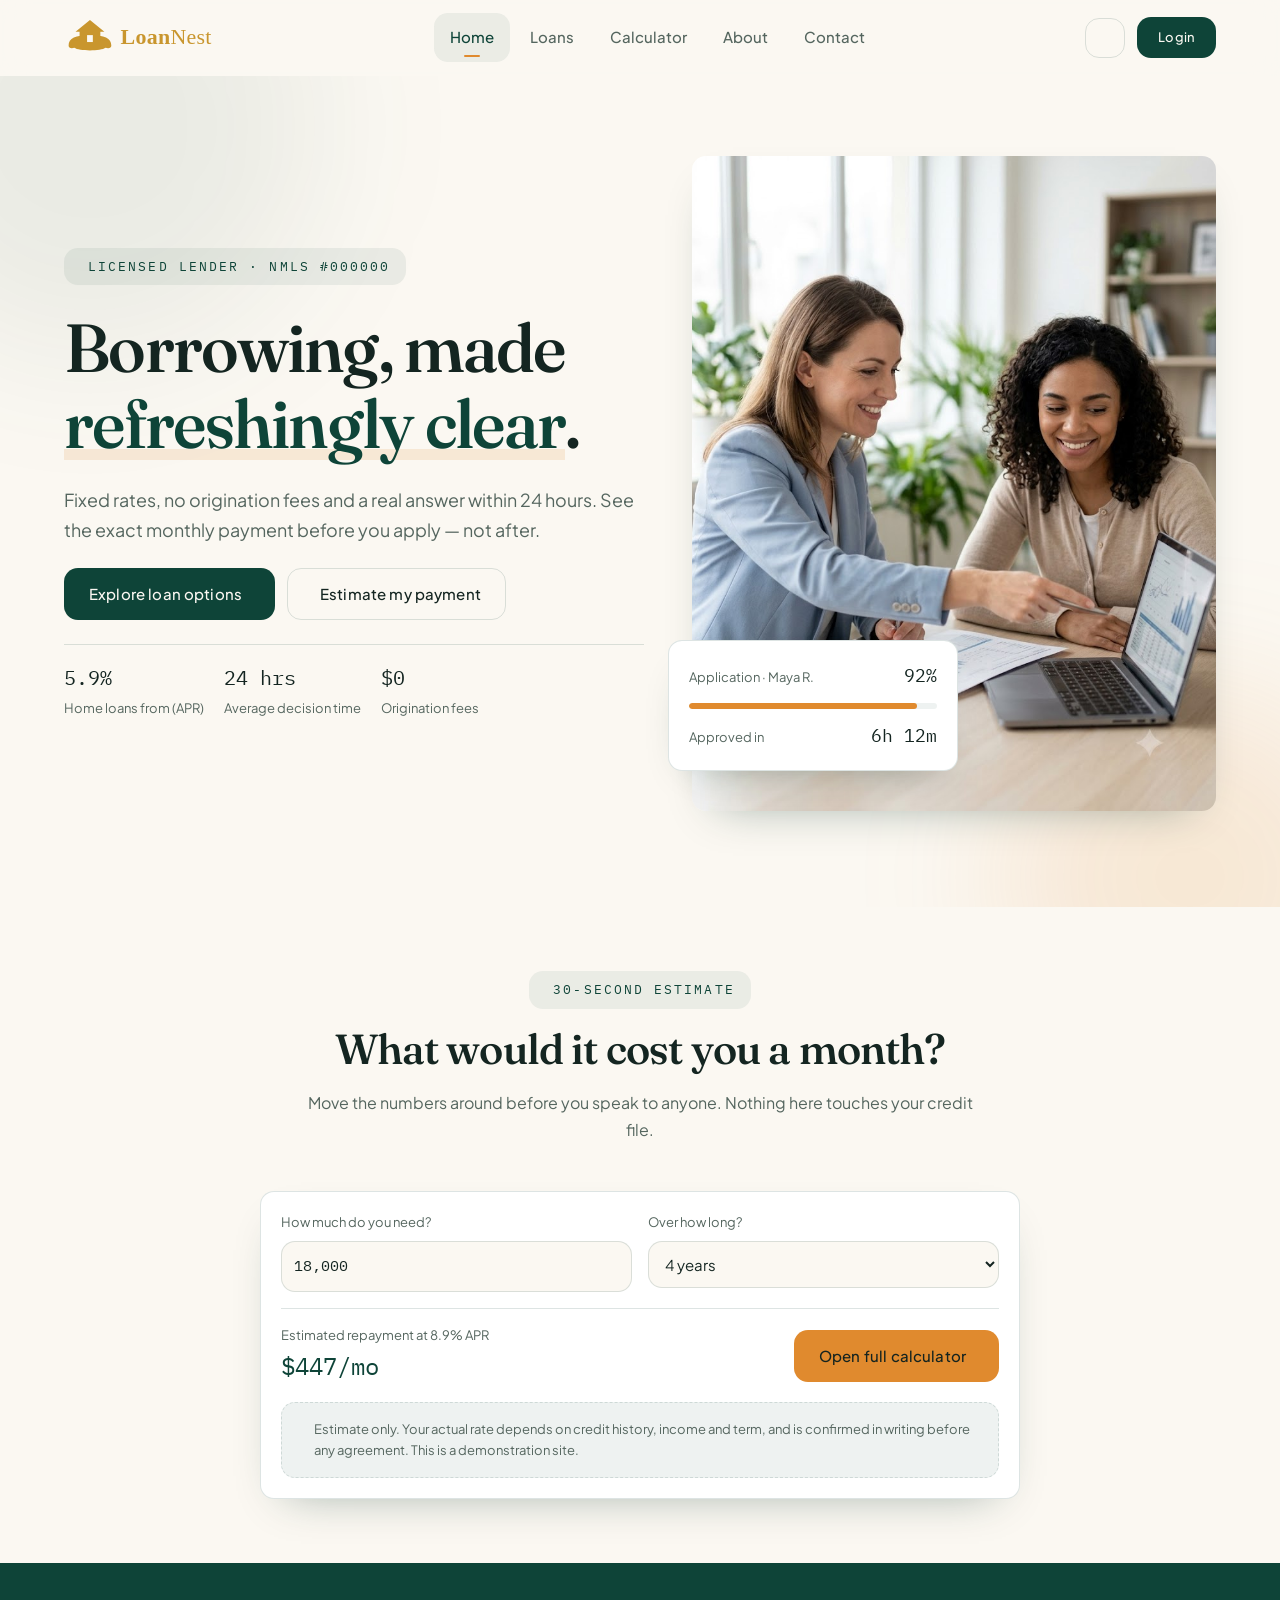
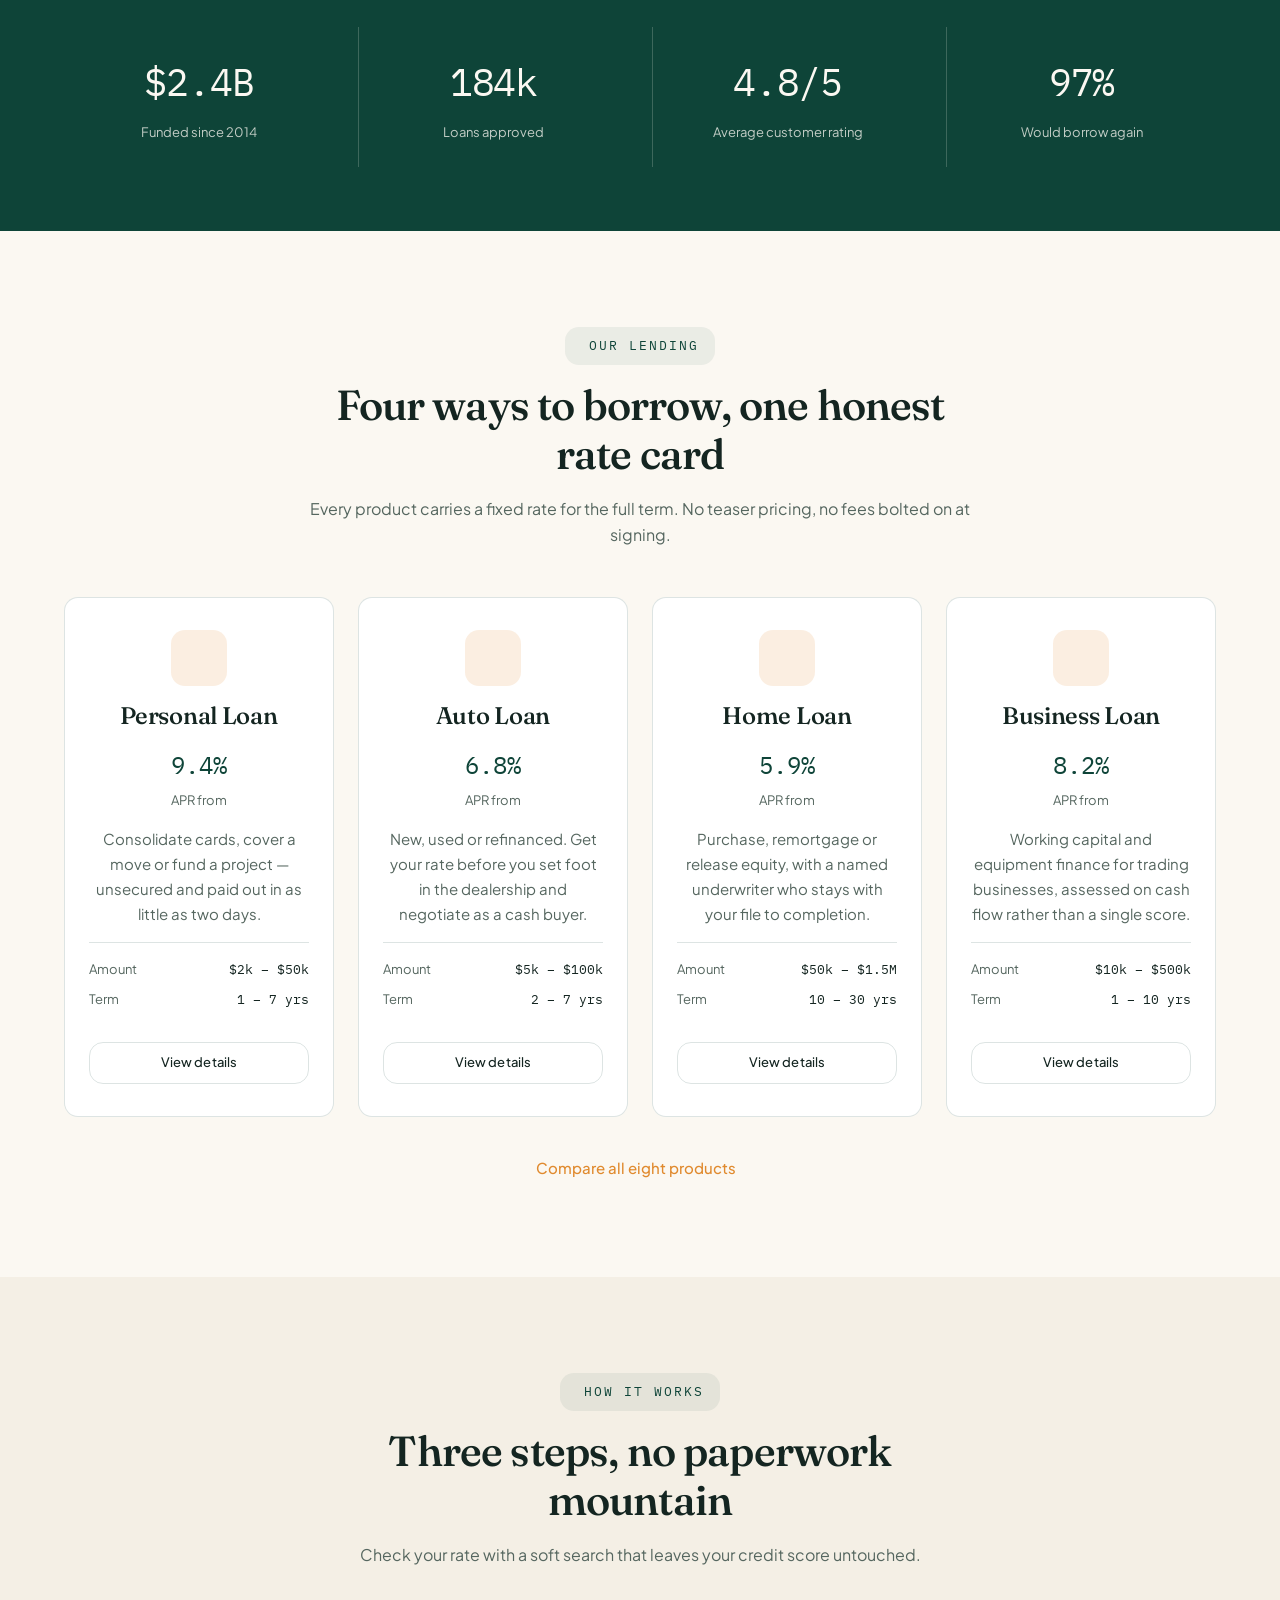
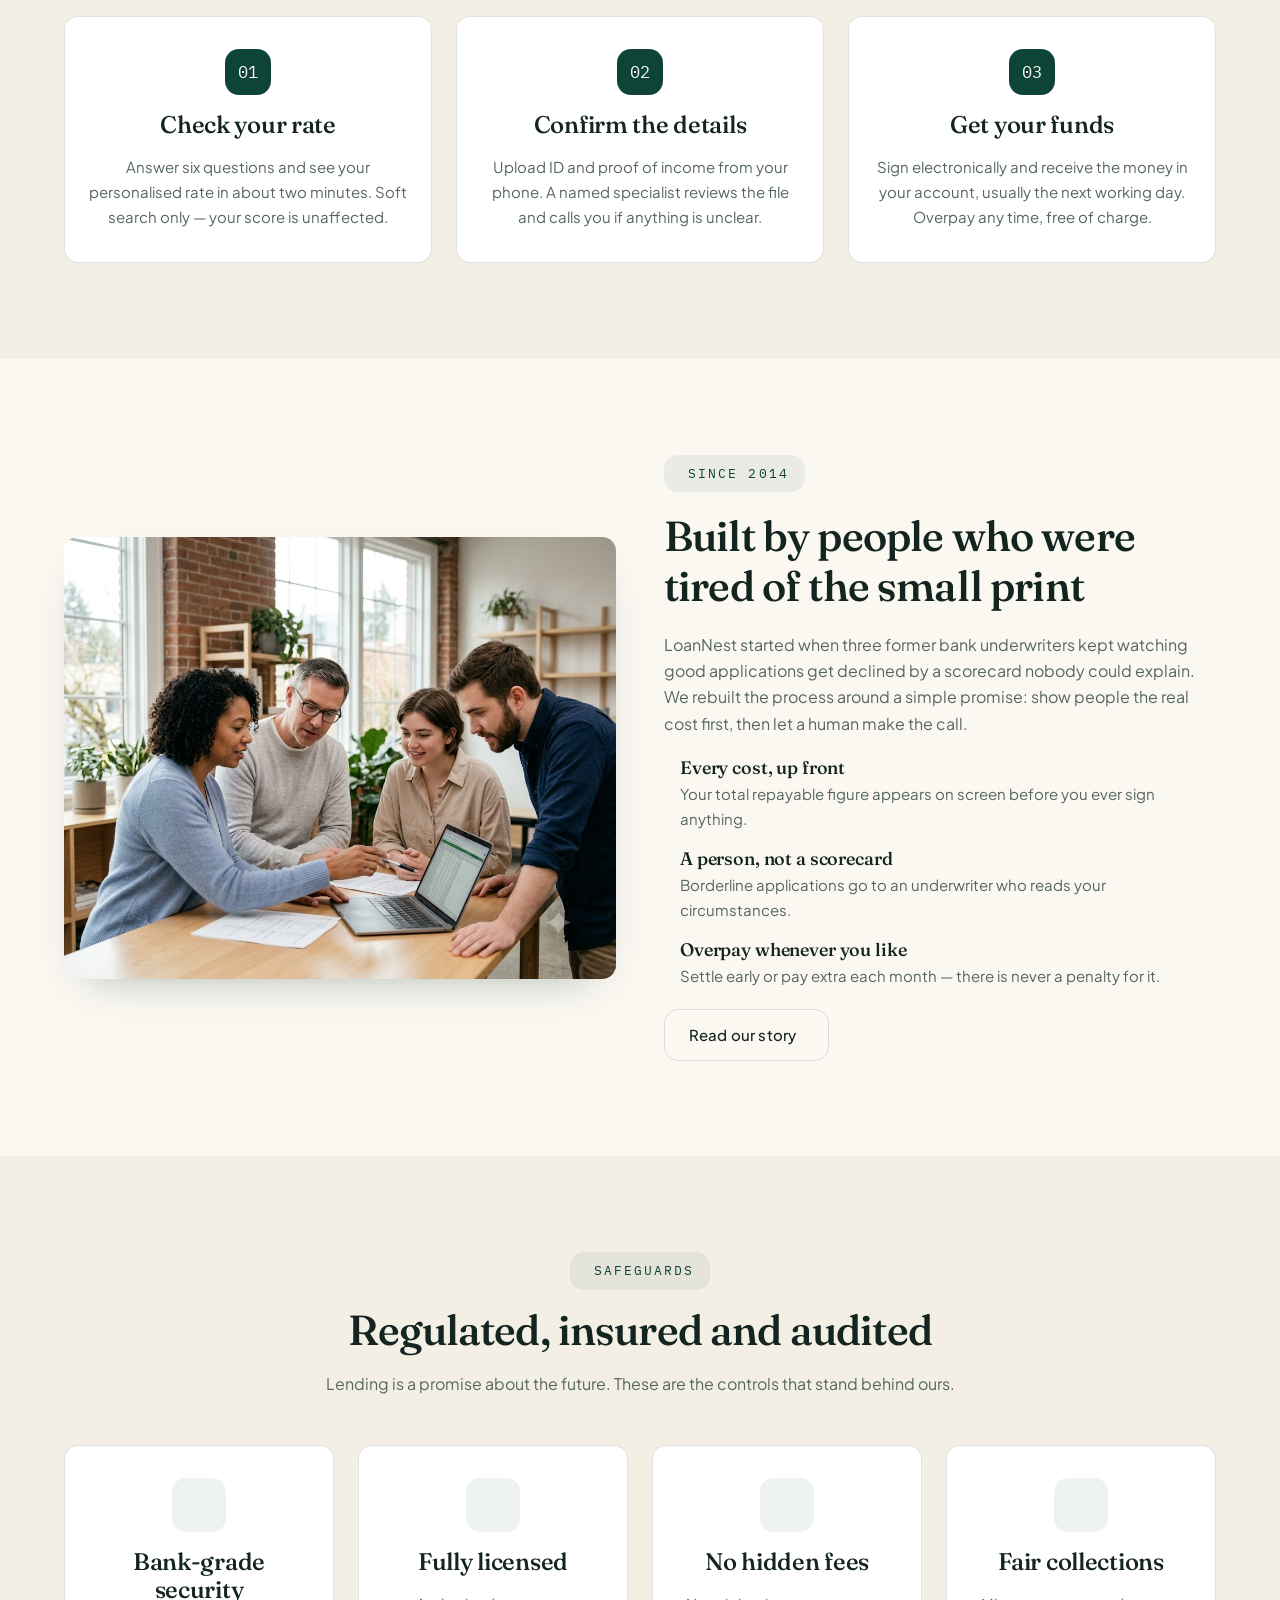
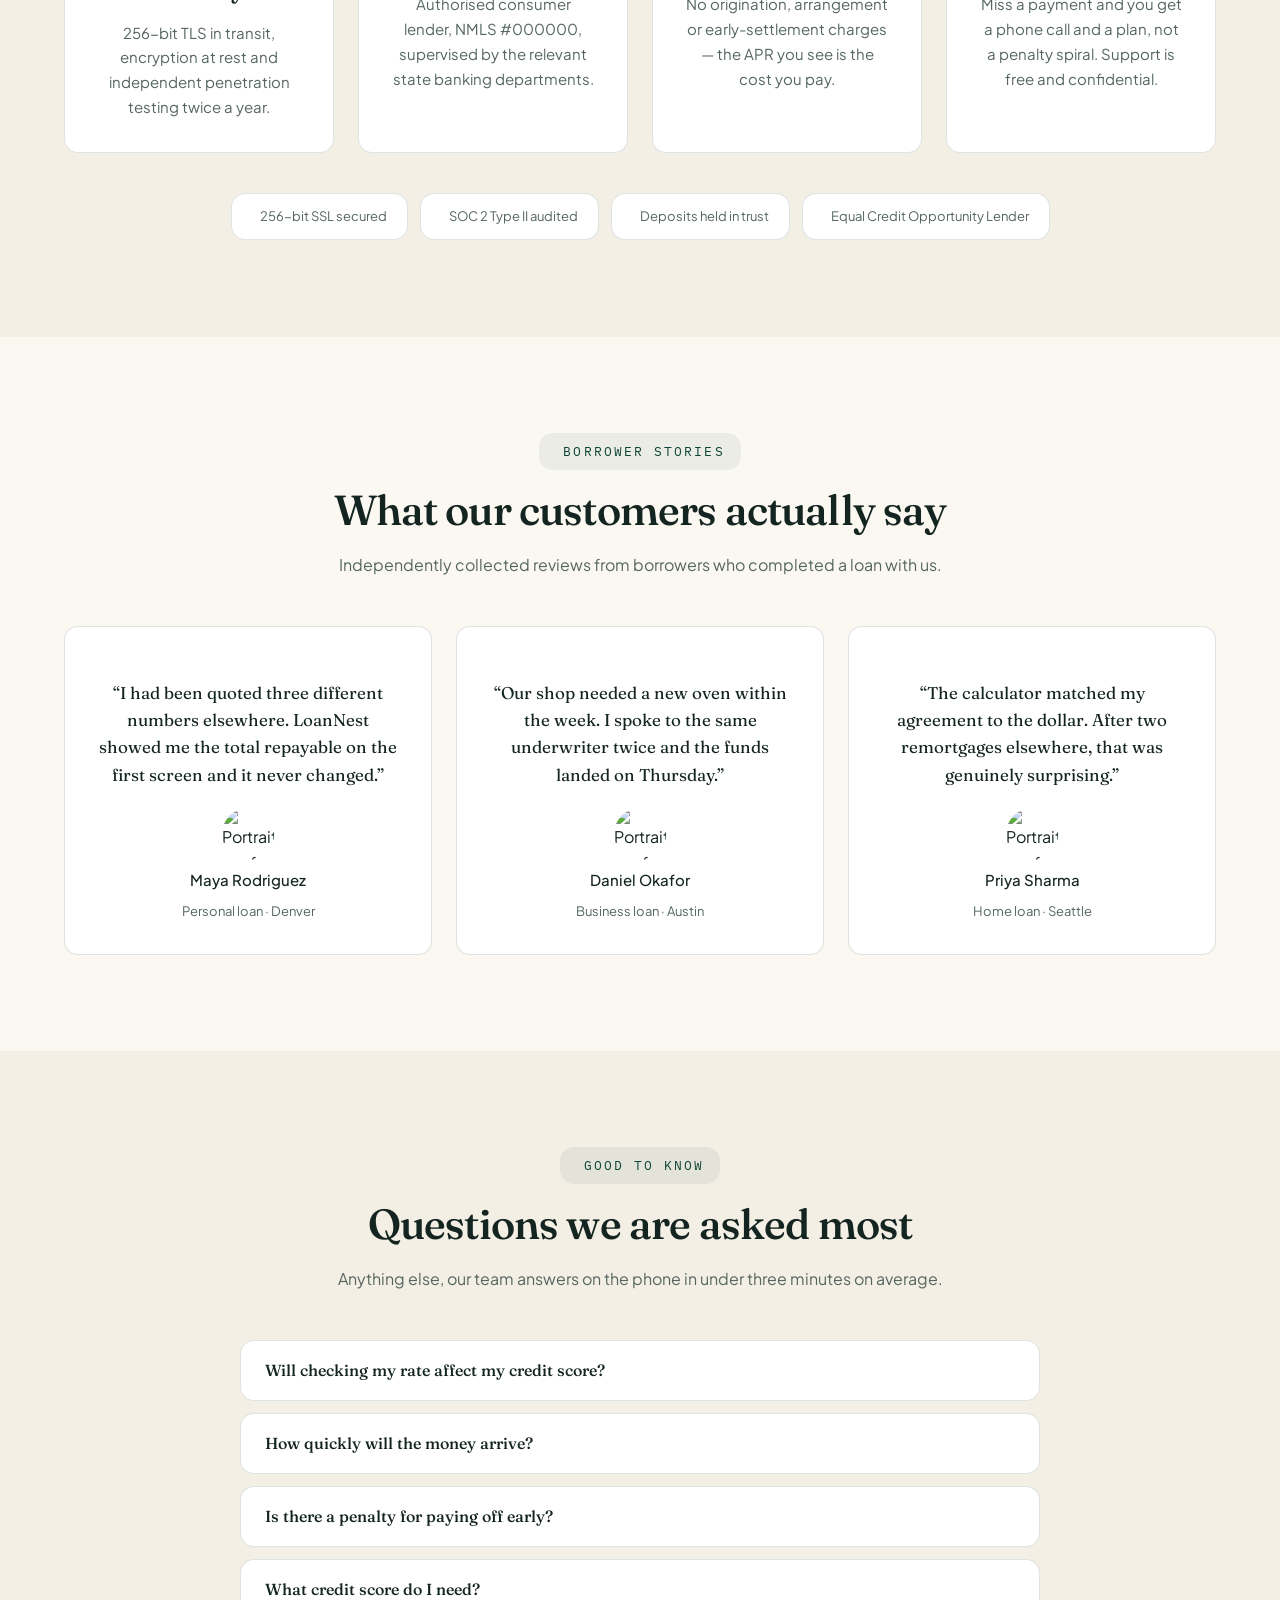
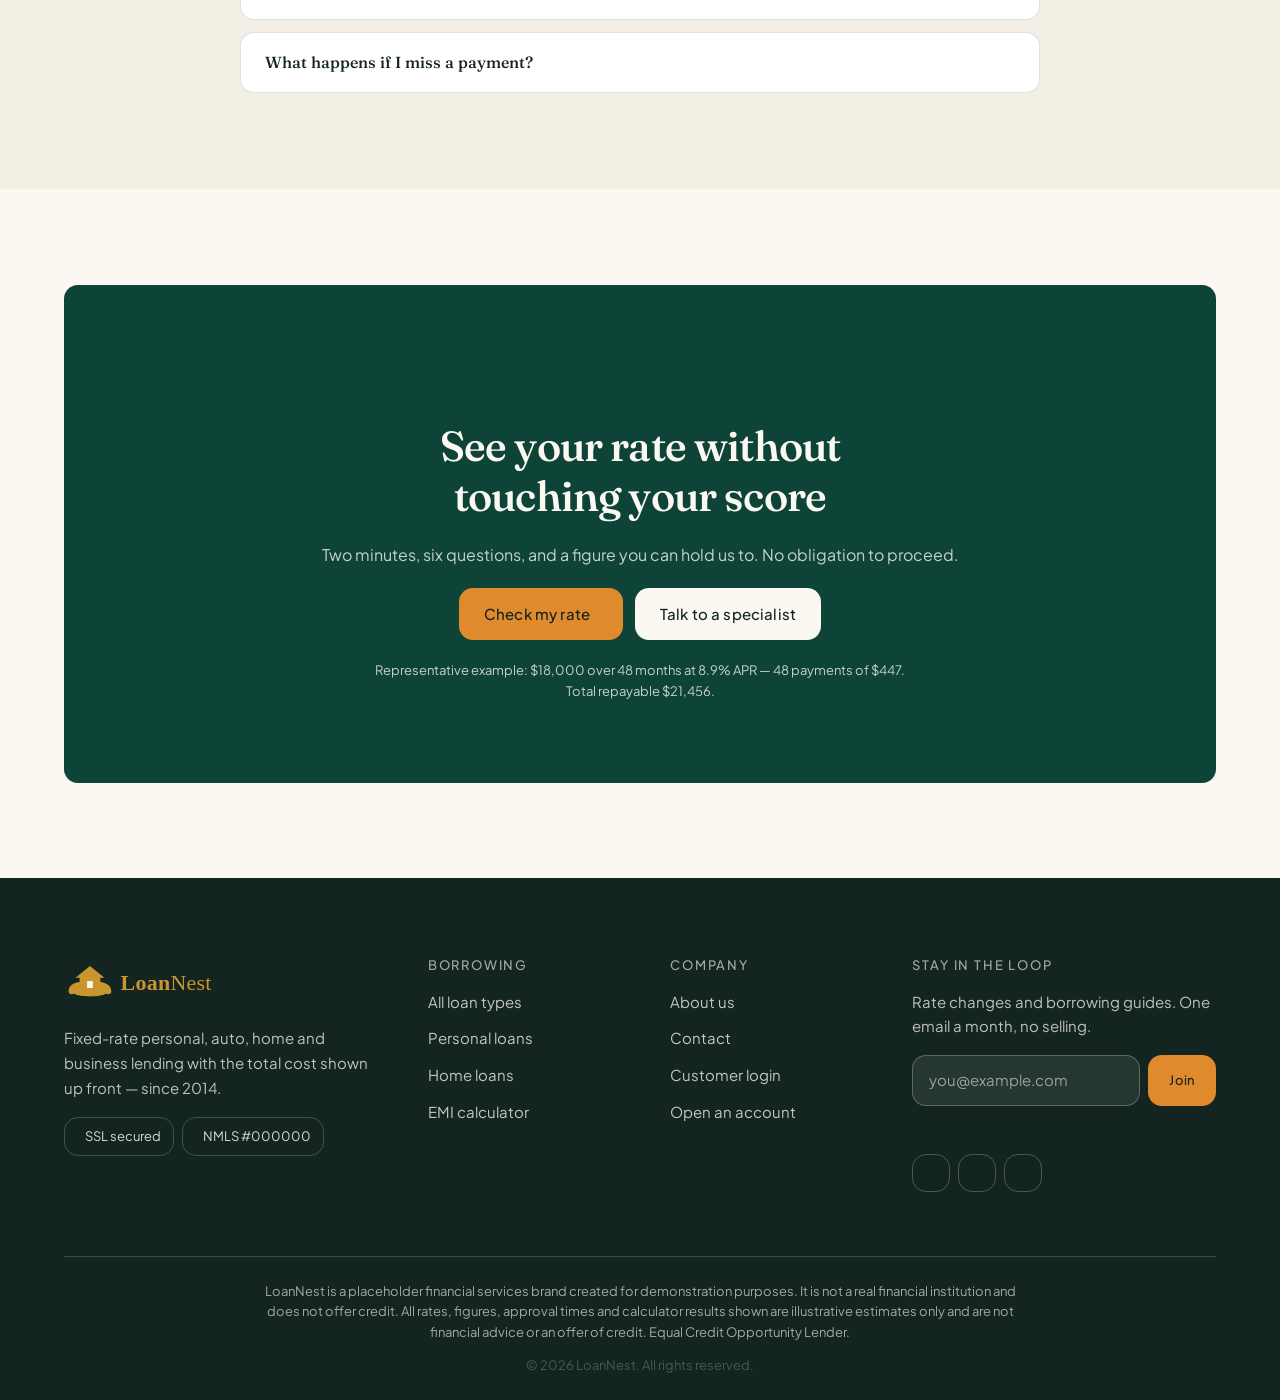
==== commit 701d51bd: "1 doc" ====
--- a/index.html
+++ b/index.html
@@ -16,6 +16,7 @@
   <link rel="stylesheet" href="https://cdn.jsdelivr.net/npm/@phosphor-icons/web@2.1.1/src/regular/style.css">
   <link rel="stylesheet" href="https://cdn.jsdelivr.net/npm/@phosphor-icons/web@2.1.1/src/fill/style.css">
   <link rel="stylesheet" href="assets/css/style.css">
+  <link rel="icon" type="image/svg+xml" href="assets/images/favicon.svg">
 
   <!-- GA_TAG — paste the Google Analytics snippet here -->
 
@@ -516,9 +517,9 @@
         </div>
 
         <div class="accordion">
-          <div class="accordion__item is-open">
+          <div class="accordion__item">
             <h3>
-              <button class="accordion__trigger" type="button" aria-expanded="true" aria-controls="faq-1">
+              <button class="accordion__trigger" type="button" aria-expanded="false" aria-controls="faq-1">
                 Will checking my rate affect my credit score?
                 <i class="ph ph-plus" aria-hidden="true"></i>
               </button>
--- a/assets/css/style.css
+++ b/assets/css/style.css
@@ -296,7 +296,7 @@
   gap: var(--s-2);
   font-size: var(--fs-sm);
   font-weight: var(--fw-ui);
-  color: var(--c-primary);
+  color: var(--c-accent);
 }
 .link-arrow i { transition: transform var(--speed) var(--ease); }
 .link-arrow:hover i { transform: translateX(4px); }
@@ -350,7 +350,7 @@
 .brand__text b { font-weight: inherit; color: var(--c-accent); }
 /* SVG lockup — one fixed height everywhere (header, footer, auth pages) */
 .brand { gap: 0; }
-.brand__logo { display: block; height: 40px; width: auto; }
+.brand__logo { display: block; height: 52px; width: auto; }
 
 .nav { display: flex; align-items: center; }
 .nav__list { display: flex; align-items: center; gap: var(--s-1); }
@@ -1308,6 +1308,7 @@
 .calc-row:last-child { border-bottom: 0; padding-bottom: 0; }
 .calc-row span { opacity: 0.8; }
 .calc-row strong { font-family: var(--font-mono); font-weight: var(--fw-body); font-size: 1.0625rem; }
+.calc-panel--result .calc-row strong, .calc-panel--result strong { color: inherit; }
 
 .calc-split { display: flex; flex-direction: column; gap: var(--s-3); }
 .calc-split__bar {
@@ -1357,8 +1358,9 @@
 }
 .team-card__role { font-size: var(--fs-xs); color: var(--c-accent); letter-spacing: 0.06em; text-transform: uppercase; }
 .team-card__bio { font-size: var(--fs-sm); }
-.team-card__socials { display: flex; gap: var(--s-2); margin-top: auto; padding-top: var(--s-3); color: var(--muted); }
-.team-card__socials a:hover { color: var(--c-primary); }
+.team-card__socials { display: flex; gap: var(--s-3); margin-top: auto; padding-top: var(--s-3); color: var(--muted); font-size: 1.375rem; }
+.team-card__socials a { display: grid; place-items: center; width: 40px; height: 40px; border-radius: var(--radius); transition: color var(--speed) var(--ease), background var(--speed) var(--ease); }
+.team-card__socials a:hover { color: var(--c-primary); background: var(--primary-soft); }
 
 /* --- Timeline --- */
 .timeline {
@@ -1403,6 +1405,12 @@
   border-radius: var(--radius);
   box-shadow: var(--shadow);
 }
+.contact-form-card > form {
+  display: flex;
+  flex-direction: column;
+  gap: var(--s-5);
+}
+
 .contact-aside { display: flex; flex-direction: column; gap: var(--s-5); }
 .contact-info {
   display: flex;
@@ -1413,7 +1421,7 @@
   border: 1px solid var(--line);
   border-radius: var(--radius);
 }
-.contact-info i {
+.contact-info > i {
   display: grid;
   place-items: center;
   width: 44px; height: 44px;
@@ -1438,6 +1446,7 @@
 .map-embed iframe { width: 100%; height: 100%; border: 0; display: block; }
 
 .social-row { display: flex; flex-wrap: wrap; gap: var(--s-2); }
+.social-row a i { color: inherit; background: none; width: auto; height: auto; display: inline; }
 .social-row a {
   display: grid;
   place-items: center;
@@ -1505,7 +1514,7 @@
     0 10px 30px -15px rgba(0, 0, 0, 0.4);
 }
 .auth-brand { display: flex; justify-content: center; }
-.auth-brand .brand__logo { height: 48px; }
+.auth-brand .brand__logo { height: 62px; }
 
 .auth-card__head { display: flex; flex-direction: column; align-items: center; text-align: center; gap: var(--s-2); }
 .auth-card__head h1 {
@@ -1802,8 +1811,8 @@
   /* Three-card sections stay 3-up through this breakpoint, unlike generic grid--3 */
   .grid--3.three-card-grid { grid-template-columns: repeat(3, 1fr); }
 
-  .detail-layout { grid-template-columns: 1fr; gap: var(--s-10); }
-  .sticky-card { position: static; }
+  /* .detail-layout stays split at this width; it stacks at 768px */
+  .detail-layout { grid-template-columns: 1.4fr 1fr; gap: var(--s-8); }
   /* .contact-layout stays side-by-side at this width; it stacks at 768px */
   .contact-layout { gap: var(--s-8); }
 
@@ -1819,6 +1828,10 @@
 
   /* Contact form + details stack one below the other from here down */
   .contact-layout { grid-template-columns: 1fr; gap: var(--s-10); }
+
+  /* Detail body stacks and the rate card unpins from here down */
+  .detail-layout { grid-template-columns: 1fr; gap: var(--s-10); }
+  .sticky-card { position: static; }
 
   .section { padding-block: var(--s-16); }
   .section--tight { padding-block: var(--s-12); }
@@ -1900,12 +1913,10 @@
   .calc-panel { padding: var(--s-6); }
   .contact-form-card { padding: var(--s-6); }
 
-  .footer-grid { grid-template-columns: 1fr; text-align: center; }
-  .footer-col { align-items: center; }
+  .footer-grid { grid-template-columns: repeat(2, 1fr); gap: var(--s-8) var(--s-6); text-align: left; }
+  .footer-col { align-items: flex-start; }
   .footer-about { max-width: 46ch; }
-  .footer-links { align-items: center; }
-  .footer-badges, .footer-social { justify-content: center; }
-  .site-footer .brand { justify-content: center; }
+  .footer-links { align-items: flex-start; }
 
   .hero__card { position: static; width: 100%; margin-top: var(--s-4); animation: none; }
   .timeline { padding-left: var(--s-8); }
@@ -2000,6 +2011,12 @@
 }
 @media (max-width: 360px) {
   .mini-quote__row { grid-template-columns: 1fr; }
+
+  .footer-grid { grid-template-columns: 1fr; text-align: center; }
+  .footer-col { align-items: center; }
+  .footer-links { align-items: center; }
+  .footer-badges, .footer-social { justify-content: center; }
+  .site-footer .brand { justify-content: center; }
 }
 
 /* Branch cards under the map embed */
@@ -2007,3 +2024,35 @@
 
 /* Optional-field hint inside a label */
 .field-optional { color: var(--muted); font-weight: var(--fw-body); }
+
+/* ==========================================================================
+   Back to top button
+   ========================================================================== */
+.back-to-top {
+  position: fixed;
+  right: var(--s-5);
+  bottom: var(--s-5);
+  z-index: 40;
+  display: flex;
+  align-items: center;
+  justify-content: center;
+  width: 48px;
+  height: 48px;
+  border: none;
+  border-radius: 50%;
+  background: var(--c-primary);
+  color: var(--on-primary);
+  font-size: 1.25rem;
+  box-shadow: var(--shadow);
+  cursor: pointer;
+  opacity: 0;
+  visibility: hidden;
+  transform: translateY(12px);
+  transition: opacity var(--speed) var(--ease), transform var(--speed) var(--ease), visibility var(--speed);
+}
+.back-to-top.is-visible { opacity: 1; visibility: visible; transform: translateY(0); }
+.back-to-top:hover { background: var(--c-accent); }
+
+@media (max-width: 640px) {
+  .back-to-top { right: var(--s-4); bottom: var(--s-4); width: 44px; height: 44px; }
+}
